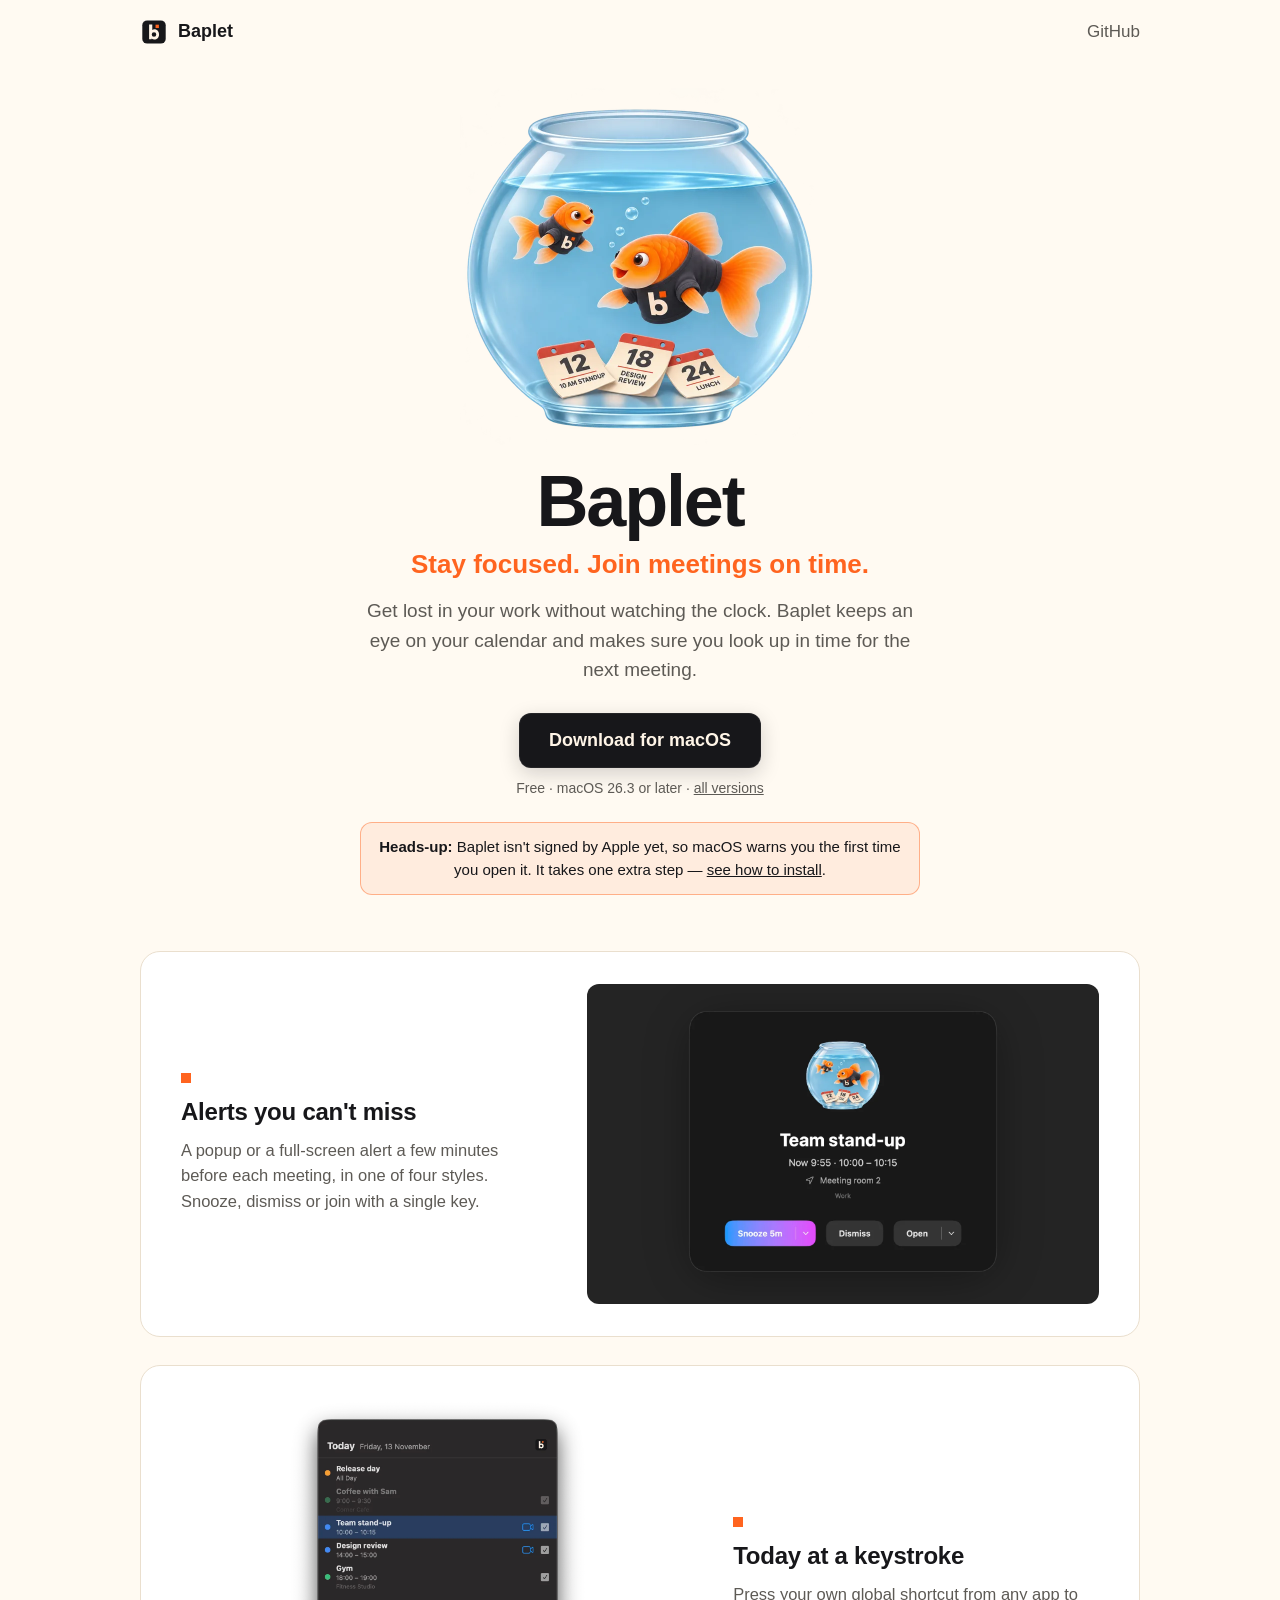
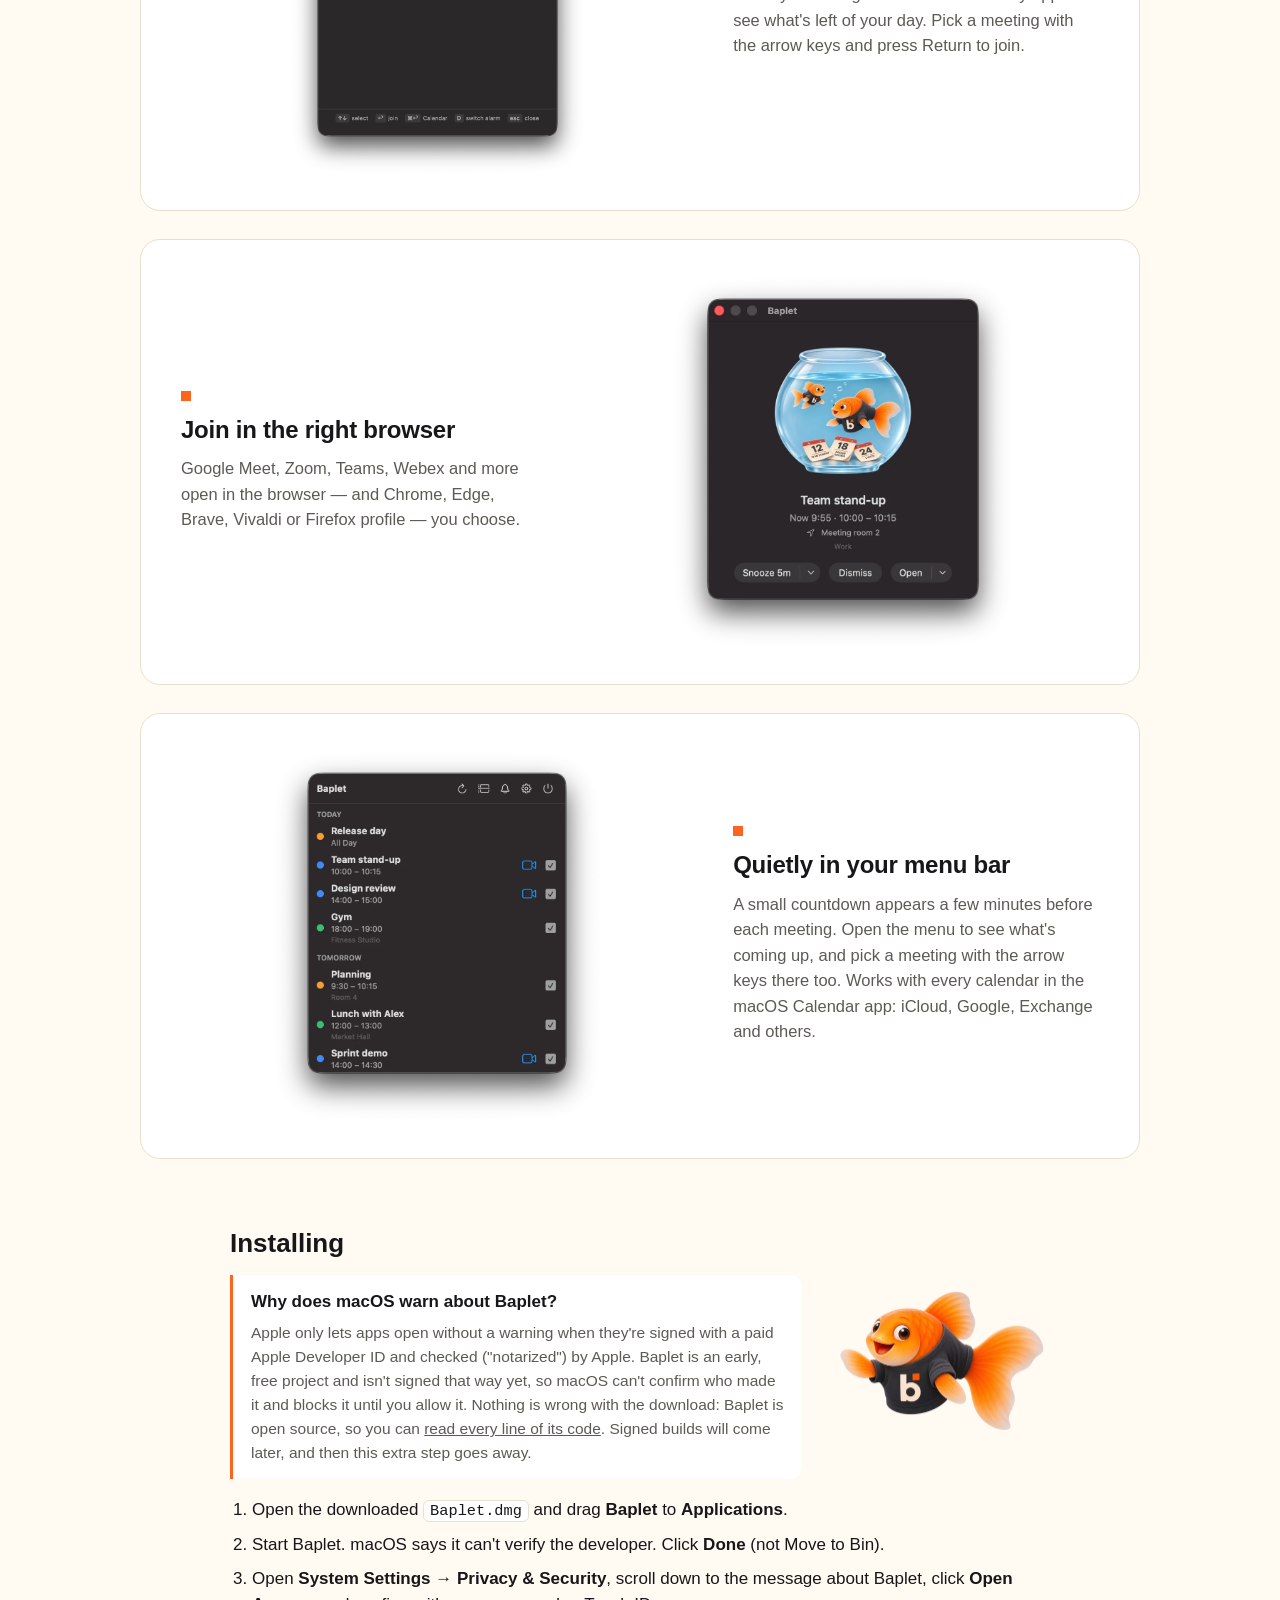
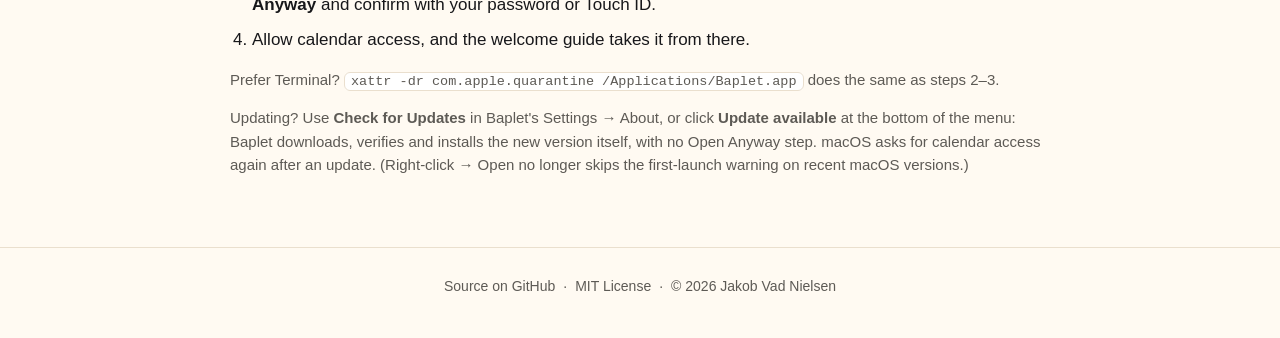
==== site/index.html @ c2efecc9 "Arrow keys in the menu, Escape closes Settings, site text fixes - Menu: ↑/↓ select an event, Return/" ====
<!doctype html>
<html lang="en">
<head>
  <meta charset="utf-8">
  <meta name="viewport" content="width=device-width, initial-scale=1">
  <title>Baplet — meeting alarms for your Mac</title>
  <meta name="description" content="Baplet is a free macOS menu bar app that lets you get lost in your work without watching the clock, and makes sure you look up in time for the next meeting.">
  <meta property="og:title" content="Baplet — meeting alarms for your Mac">
  <meta property="og:description" content="Stay focused. Join meetings on time. Get lost in your work without watching the clock: Baplet makes sure you look up in time for the next meeting.">
  <meta property="og:image" content="https://baplet.konkord.io/assets/goldfish.webp">
  <link rel="icon" href="favicon.svg" type="image/svg+xml">
  <link rel="stylesheet" href="style.css">
</head>
<body>
  <header class="topbar">
    <a class="brand" href="./"><img src="assets/logo.svg" alt="" width="28" height="28"> Baplet</a>
    <a class="topbar-link" href="https://github.com/konkord-io/baplet">GitHub</a>
  </header>

  <main>
    <section class="hero">
      <img class="hero-image" src="assets/goldfish.webp" alt="Two goldfish in Baplet T-shirts swimming in a bowl above calendar pages" width="360" height="360">
      <h1>Baplet</h1>
      <p class="tagline">Stay focused. Join meetings on time.</p>
      <p class="lede">Get lost in your work without watching the clock. Baplet keeps an eye on your calendar and makes sure you look up in time for the next meeting.</p>
      <div class="cta">
        <a class="button" href="https://github.com/konkord-io/baplet/releases/latest/download/Baplet.dmg">Download for macOS</a>
        <span class="cta-note">Free · macOS 26.3 or later · <a href="https://github.com/konkord-io/baplet/releases">all versions</a></span>
      </div>
      <p class="notice"><strong>Heads-up:</strong> Baplet isn't signed by Apple yet, so macOS warns you the first time you open it. It takes one extra step — <a href="#install">see how to install</a>.</p>
    </section>

    <section class="features" aria-label="Features">
      <article class="feature">
        <div class="feature-text">
          <h2>Alerts you can't miss</h2>
          <p>A popup or a full-screen alert a few minutes before each meeting, in one of four styles. Snooze, dismiss or join with a single key.</p>
        </div>
        <figure class="feature-shot feature-shot--wide">
          <img src="assets/screenshots/alert-glass-dark.webp" alt="A full-screen Baplet alert for the Team stand-up with Snooze, Dismiss and Open buttons" loading="lazy">
        </figure>
      </article>
      <article class="feature">
        <div class="feature-text">
          <h2>Today at a keystroke</h2>
          <p>Press your own global shortcut from any app to see what's left of your day. Pick a meeting with the arrow keys and press Return to join.</p>
        </div>
        <figure class="feature-shot feature-shot--tall">
          <img src="assets/screenshots/today-dark.webp" alt="The Today panel listing the day's meetings with the stand-up selected" loading="lazy">
        </figure>
      </article>
      <article class="feature">
        <div class="feature-text">
          <h2>Join in the right browser</h2>
          <p>Google Meet, Zoom, Teams, Webex and more open in the browser — and Chrome, Edge, Brave, Vivaldi or Firefox profile — you choose.</p>
        </div>
        <figure class="feature-shot feature-shot--tall">
          <img src="assets/screenshots/alert-popup-dark.webp" alt="The popup alert with its Open button for joining the meeting" loading="lazy">
        </figure>
      </article>
      <article class="feature">
        <div class="feature-text">
          <h2>Quietly in your menu bar</h2>
          <p>A small countdown appears a few minutes before each meeting. Open the menu to see what's coming up, and pick a meeting with the arrow keys there too. Works with every calendar in the macOS Calendar app: iCloud, Google, Exchange and others.</p>
        </div>
        <figure class="feature-shot feature-shot--tall">
          <img src="assets/screenshots/menu-dark.webp" alt="The Baplet menu listing today's and tomorrow's meetings" loading="lazy">
        </figure>
      </article>
    </section>

    <section class="install" id="install">
      <div class="install-head">
        <img class="fish" src="assets/fish.webp" alt="Baplet's goldfish mascot in a Baplet T-shirt" width="220" height="147">
        <div>
          <h2>Installing</h2>
          <div class="why">
        <h3>Why does macOS warn about Baplet?</h3>
        <p>Apple only lets apps open without a warning when they're signed with a paid Apple Developer ID and checked ("notarized") by Apple. Baplet is an early, free project and isn't signed that way yet, so macOS can't confirm who made it and blocks it until you allow it. Nothing is wrong with the download: Baplet is open source, so you can <a href="https://github.com/konkord-io/baplet">read every line of its code</a>. Signed builds will come later, and then this extra step goes away.</p>
          </div>
        </div>
      </div>
      <ol>
        <li>Open the downloaded <code>Baplet.dmg</code> and drag <strong>Baplet</strong> to <strong>Applications</strong>.</li>
        <li>Start Baplet. macOS says it can't verify the developer. Click <strong>Done</strong> (not Move to Bin).</li>
        <li>Open <strong>System Settings → Privacy &amp; Security</strong>, scroll down to the message about Baplet, click <strong>Open Anyway</strong> and confirm with your password or Touch ID.</li>
        <li>Allow calendar access, and the welcome guide takes it from there.</li>
      </ol>
      <p class="install-alt">Prefer Terminal? <code>xattr -dr com.apple.quarantine /Applications/Baplet.app</code> does the same as steps 2–3.</p>
      <p class="install-alt">Updating? Use <strong>Check for Updates</strong> in Baplet's Settings → About, or click <strong>Update available</strong> at the bottom of the menu: Baplet downloads, verifies and installs the new version itself, with no Open Anyway step. macOS asks for calendar access again after an update. (Right-click → Open no longer skips the first-launch warning on recent macOS versions.)</p>
    </section>
  </main>

  <footer>
    <a href="https://github.com/konkord-io/baplet">Source on GitHub</a>
    <span>·</span>
    <a href="https://github.com/konkord-io/baplet/blob/main/LICENSE">MIT License</a>
    <span>·</span>
    <span>© 2026 Jakob Vad Nielsen</span>
  </footer>
</body>
</html>
---- site/style.css ----
:root {
  --ink: #17171a;
  --paper: #fff5e7;
  --accent: #ff641f;
  --text: #17171a;
  --muted: #5d5a55;
  --bg: #fffaf2;
  --card: #ffffff;
  --line: #eadfce;
  color-scheme: light dark;
}

@media (prefers-color-scheme: dark) {
  :root {
    --text: #fff5e7;
    --muted: #b9b1a6;
    --bg: #111113;
    --card: #1c1c20;
    --line: #2c2c31;
  }
}

* { box-sizing: border-box; }

body {
  margin: 0;
  background: var(--bg);
  color: var(--text);
  font: 17px/1.55 -apple-system, BlinkMacSystemFont, "SF Pro Text", "Helvetica Neue", sans-serif;
  -webkit-font-smoothing: antialiased;
}

a { color: inherit; }

.topbar {
  display: flex;
  justify-content: space-between;
  align-items: center;
  max-width: 1040px;
  margin: 0 auto;
  padding: 18px 20px;
}

.brand {
  display: flex;
  align-items: center;
  gap: 10px;
  font-weight: 700;
  font-size: 18px;
  text-decoration: none;
}

.topbar-link { color: var(--muted); text-decoration: none; }
.topbar-link:hover { color: var(--text); }

main { max-width: 1040px; margin: 0 auto; padding: 0 20px; }

.hero { text-align: center; padding: 24px 0 56px; }

.hero-image { width: min(360px, 80vw); height: auto; }

h1 {
  margin: 8px 0 4px;
  font-size: clamp(44px, 8vw, 72px);
  letter-spacing: -0.03em;
  line-height: 1.05;
}

.tagline {
  margin: 0 0 12px;
  font-size: clamp(20px, 3vw, 26px);
  font-weight: 600;
  color: var(--accent);
}

.lede { max-width: 560px; margin: 0 auto 28px; color: var(--muted); font-size: 19px; }

.cta { display: flex; flex-direction: column; align-items: center; gap: 10px; }

.button {
  display: inline-block;
  padding: 14px 30px;
  border-radius: 12px;
  background: var(--ink);
  color: var(--paper);
  font-weight: 650;
  font-size: 18px;
  text-decoration: none;
  box-shadow: inset 0 0 0 1px rgba(255, 255, 255, 0.06), 0 6px 20px rgba(23, 23, 26, 0.18);
  transition: transform 0.12s ease, box-shadow 0.12s ease;
}

.button:hover { transform: translateY(-1px); box-shadow: 0 10px 26px rgba(23, 23, 26, 0.24); }

@media (prefers-color-scheme: dark) {
  .button { background: var(--paper); color: var(--ink); }
}

.cta-note { color: var(--muted); font-size: 14px; }

.notice {
  max-width: 560px;
  margin: 22px auto 0;
  padding: 12px 16px;
  border-radius: 12px;
  border: 1px solid color-mix(in srgb, var(--accent) 45%, transparent);
  background: color-mix(in srgb, var(--accent) 9%, transparent);
  font-size: 15px;
}

.why {
  padding: 14px 18px;
  margin-bottom: 18px;
  border-left: 3px solid var(--accent);
  background: var(--card);
  border-radius: 0 12px 12px 0;
}

.why h3 { margin: 0 0 6px; font-size: 17px; }
.why p { margin: 0; color: var(--muted); font-size: 15.5px; }

.features {
  display: flex;
  flex-direction: column;
  gap: 28px;
  padding-bottom: 64px;
}

.feature {
  display: grid;
  grid-template-columns: minmax(0, 5fr) minmax(0, 7fr);
  align-items: center;
  gap: 40px;
  background: var(--card);
  border: 1px solid var(--line);
  border-radius: 20px;
  padding: 32px 40px;
}

.feature:nth-child(even) { grid-template-columns: minmax(0, 7fr) minmax(0, 5fr); }
.feature:nth-child(even) .feature-text { order: 2; }

.features h2 {
  margin: 0 0 8px;
  font-size: 24px;
  letter-spacing: -0.01em;
  position: relative;
  padding-top: 20px;
}

.features h2::before {
  content: "";
  position: absolute;
  top: 0;
  left: 0;
  width: 10px;
  height: 10px;
  background: var(--accent);
}

.features p { margin: 0; color: var(--muted); font-size: 16.5px; }

.feature-shot { margin: 0; display: flex; justify-content: center; }
.feature-shot img { display: block; height: auto; max-width: 100%; border-radius: 12px; }
.feature-shot--wide img { width: 100%; }
.feature-shot--tall img { max-height: 380px; width: auto; }

@media (max-width: 760px) {
  .feature,
  .feature:nth-child(even) { grid-template-columns: 1fr; gap: 20px; padding: 24px; }
  .feature:nth-child(even) .feature-text { order: 0; }
  .feature-shot--tall img { max-height: 320px; }
}

.install {
  max-width: 680px;
  margin: 0 auto;
  padding-bottom: 56px;
}

.install h2 { font-size: 26px; margin: 0 0 12px; }
.install ol { padding-left: 22px; margin: 0 0 12px; }
.install li { margin-bottom: 8px; }
.install-alt { color: var(--muted); font-size: 15px; }

code {
  font: 0.9em ui-monospace, SFMono-Regular, Menlo, monospace;
  background: var(--card);
  border: 1px solid var(--line);
  border-radius: 6px;
  padding: 1px 6px;
  overflow-wrap: anywhere;
}

footer {
  display: flex;
  flex-wrap: wrap;
  justify-content: center;
  gap: 8px;
  padding: 28px 20px 40px;
  border-top: 1px solid var(--line);
  color: var(--muted);
  font-size: 14px;
}

footer a { text-decoration: none; }
footer a:hover { color: var(--text); }

.install { max-width: 820px; }
.install-head {
  display: grid;
  grid-template-columns: 1fr 220px;
  gap: 8px 28px;
  align-items: center;
}
.install-head .fish { grid-column: 2; grid-row: 1; width: 220px; height: auto; }
@media (max-width: 640px) {
  .install-head { grid-template-columns: 1fr; }
  .install-head .fish { grid-column: 1; justify-self: center; width: 150px; }
}
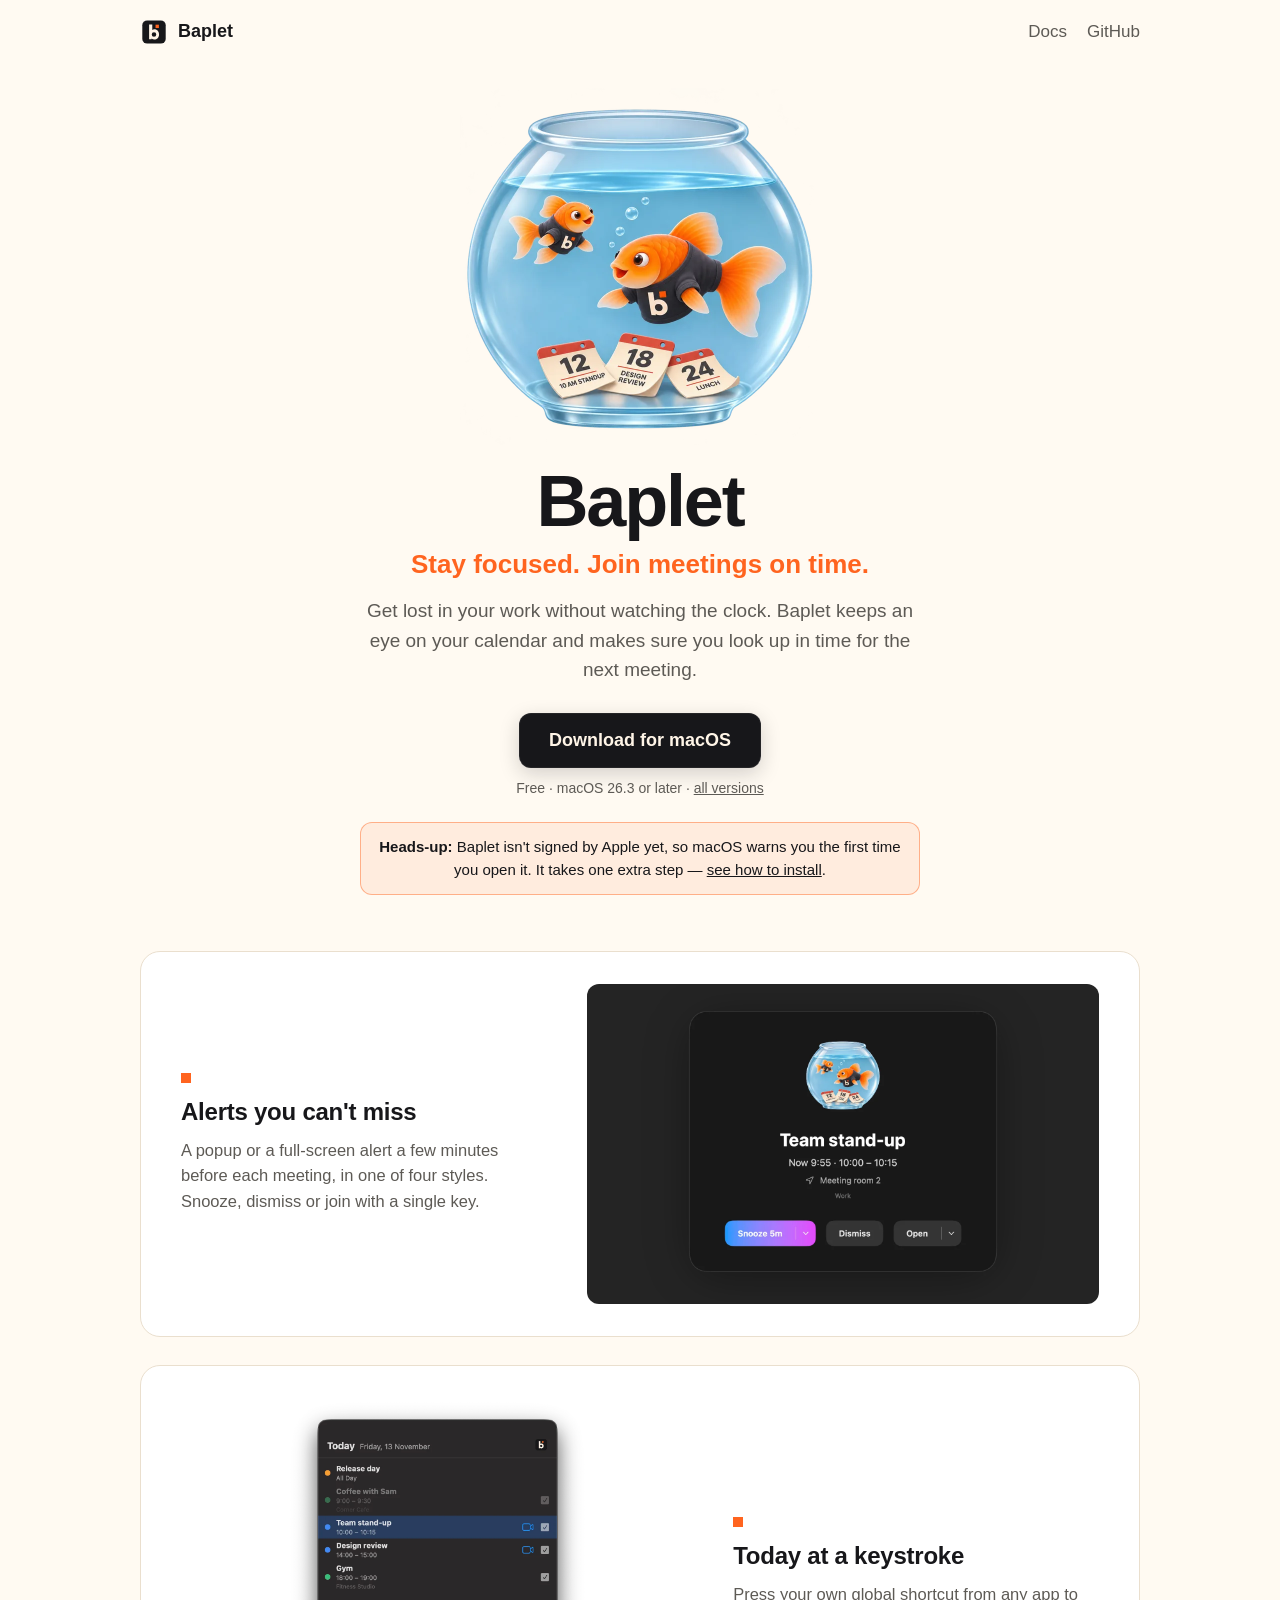
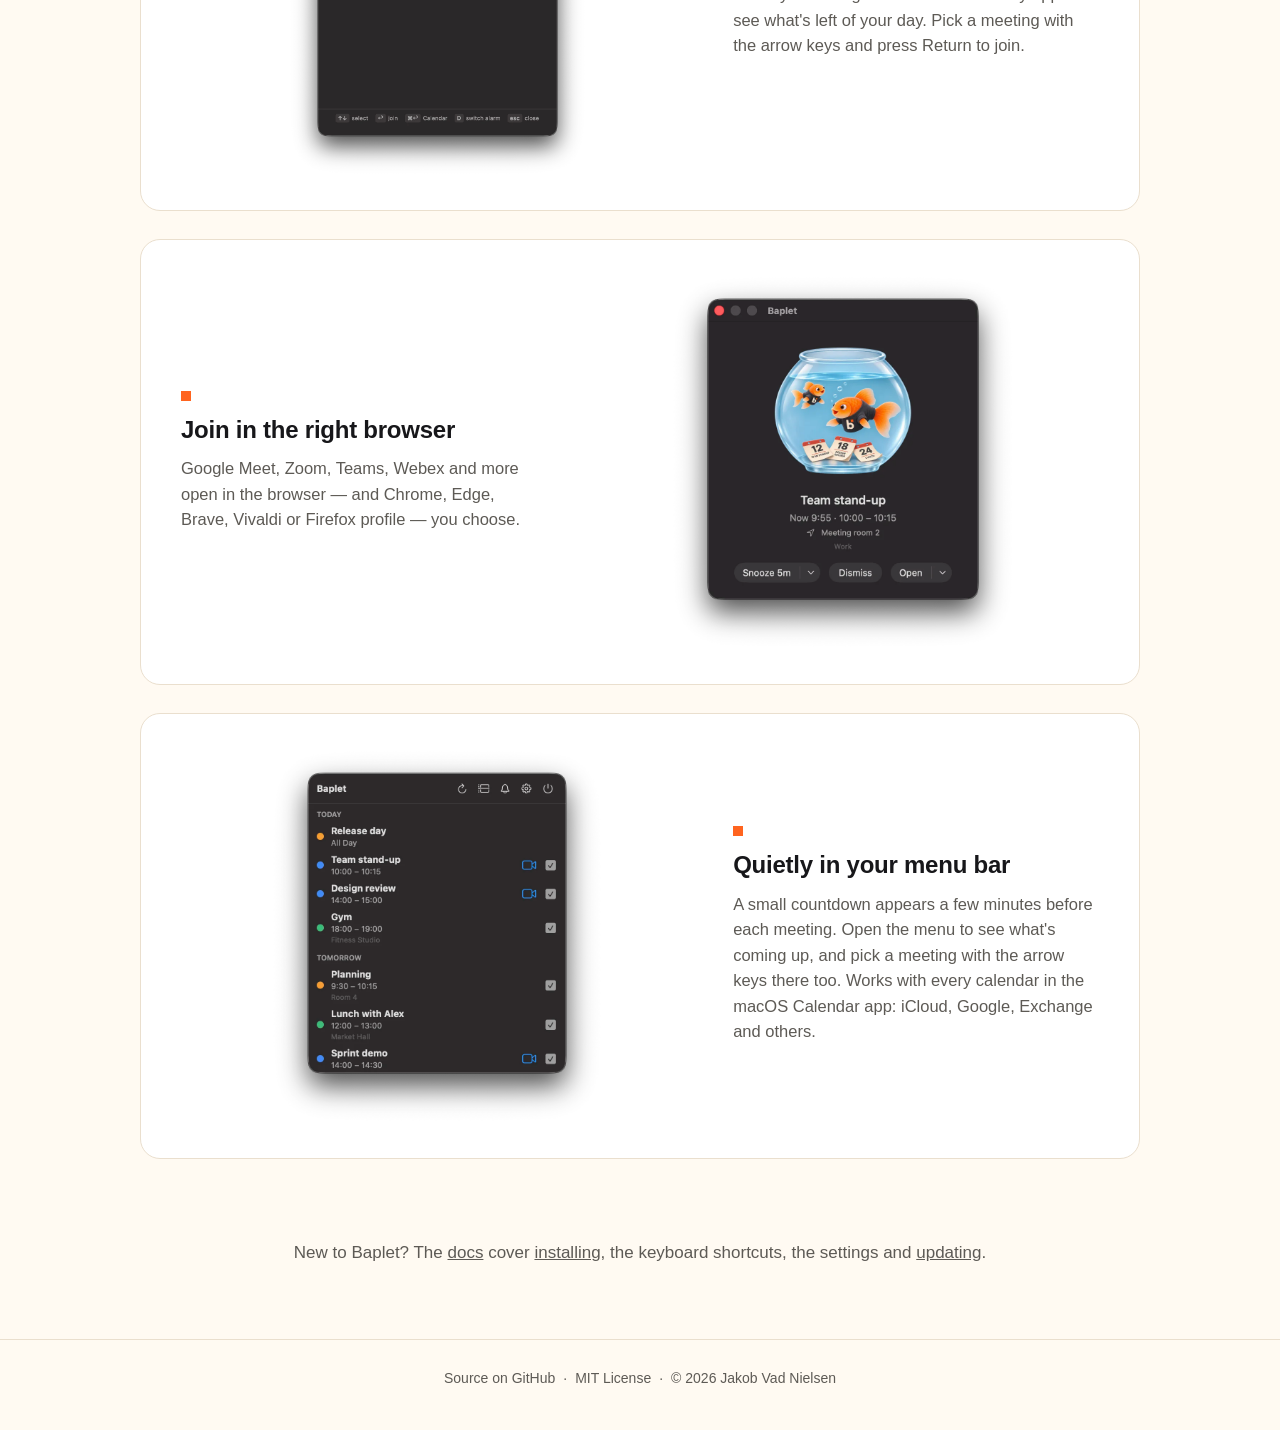
==== commit 77390c3e: "Add a documentation page to the site site/docs.html (served as /docs) covers installing, how Baplet " ====
--- a/site/index.html
+++ b/site/index.html
@@ -14,7 +14,10 @@
 <body>
   <header class="topbar">
     <a class="brand" href="./"><img src="assets/logo.svg" alt="" width="28" height="28"> Baplet</a>
-    <a class="topbar-link" href="https://github.com/konkord-io/baplet">GitHub</a>
+    <nav class="topbar-nav">
+      <a class="topbar-link" href="docs.html">Docs</a>
+      <a class="topbar-link" href="https://github.com/konkord-io/baplet">GitHub</a>
+    </nav>
   </header>
 
   <main>
@@ -27,7 +30,7 @@
         <a class="button" href="https://github.com/konkord-io/baplet/releases/latest/download/Baplet.dmg">Download for macOS</a>
         <span class="cta-note">Free · macOS 26.3 or later · <a href="https://github.com/konkord-io/baplet/releases">all versions</a></span>
       </div>
-      <p class="notice"><strong>Heads-up:</strong> Baplet isn't signed by Apple yet, so macOS warns you the first time you open it. It takes one extra step — <a href="#install">see how to install</a>.</p>
+      <p class="notice"><strong>Heads-up:</strong> Baplet isn't signed by Apple yet, so macOS warns you the first time you open it. It takes one extra step — <a href="docs.html#install">see how to install</a>.</p>
     </section>
 
     <section class="features" aria-label="Features">
@@ -69,26 +72,7 @@
       </article>
     </section>
 
-    <section class="install" id="install">
-      <div class="install-head">
-        <img class="fish" src="assets/fish.webp" alt="Baplet's goldfish mascot in a Baplet T-shirt" width="220" height="147">
-        <div>
-          <h2>Installing</h2>
-          <div class="why">
-        <h3>Why does macOS warn about Baplet?</h3>
-        <p>Apple only lets apps open without a warning when they're signed with a paid Apple Developer ID and checked ("notarized") by Apple. Baplet is an early, free project and isn't signed that way yet, so macOS can't confirm who made it and blocks it until you allow it. Nothing is wrong with the download: Baplet is open source, so you can <a href="https://github.com/konkord-io/baplet">read every line of its code</a>. Signed builds will come later, and then this extra step goes away.</p>
-          </div>
-        </div>
-      </div>
-      <ol>
-        <li>Open the downloaded <code>Baplet.dmg</code> and drag <strong>Baplet</strong> to <strong>Applications</strong>.</li>
-        <li>Start Baplet. macOS says it can't verify the developer. Click <strong>Done</strong> (not Move to Bin).</li>
-        <li>Open <strong>System Settings → Privacy &amp; Security</strong>, scroll down to the message about Baplet, click <strong>Open Anyway</strong> and confirm with your password or Touch ID.</li>
-        <li>Allow calendar access, and the welcome guide takes it from there.</li>
-      </ol>
-      <p class="install-alt">Prefer Terminal? <code>xattr -dr com.apple.quarantine /Applications/Baplet.app</code> does the same as steps 2–3.</p>
-      <p class="install-alt">Updating? Use <strong>Check for Updates</strong> in Baplet's Settings → About, or click <strong>Update available</strong> at the bottom of the menu: Baplet downloads, verifies and installs the new version itself, with no Open Anyway step. macOS asks for calendar access again after an update. (Right-click → Open no longer skips the first-launch warning on recent macOS versions.)</p>
-    </section>
+    <p class="install-link" id="install">New to Baplet? The <a href="docs.html">docs</a> cover <a href="docs.html#install">installing</a>, the keyboard shortcuts, the settings and <a href="docs.html#updating">updating</a>.</p>
   </main>
 
   <footer>
--- a/site/style.css
+++ b/site/style.css
@@ -218,3 +218,90 @@
   .install-head { grid-template-columns: 1fr; }
   .install-head .fish { grid-column: 1; justify-self: center; width: 150px; }
 }
+
+.topbar-nav { display: flex; gap: 20px; }
+.topbar-link[aria-current="page"] { color: var(--text); }
+
+.docs { max-width: 820px; padding-bottom: 56px; }
+.docs-title { font-size: clamp(36px, 6vw, 52px); margin: 16px 0 4px; }
+.docs-lede { color: var(--muted); font-size: 19px; margin: 0 0 20px; }
+
+.toc {
+  display: flex;
+  flex-wrap: wrap;
+  gap: 8px;
+  margin-bottom: 40px;
+}
+.toc a {
+  padding: 6px 12px;
+  border: 1px solid var(--line);
+  border-radius: 999px;
+  background: var(--card);
+  font-size: 15px;
+  text-decoration: none;
+}
+.toc a:hover { border-color: var(--accent); }
+
+.docs section { margin-bottom: 48px; scroll-margin-top: 16px; }
+.docs h2 {
+  font-size: 28px;
+  letter-spacing: -0.01em;
+  margin: 0 0 12px;
+  position: relative;
+  padding-top: 20px;
+}
+.docs h2::before {
+  content: "";
+  position: absolute;
+  top: 0;
+  left: 0;
+  width: 10px;
+  height: 10px;
+  background: var(--accent);
+}
+.docs h3 { font-size: 19px; margin: 24px 0 6px; }
+.docs p, .docs li { color: var(--muted); }
+.docs strong { color: var(--text); }
+.docs ul, .docs ol { padding-left: 22px; }
+.docs li { margin-bottom: 8px; }
+.docs-note { font-size: 15px; }
+.docs-clear { clear: both; }
+
+.docs-shot { margin: 4px 0 16px; }
+.docs-shot img { display: block; width: 100%; height: auto; border-radius: 12px; }
+.docs-shot--right { float: right; width: min(300px, 42%); margin-left: 28px; }
+@media (max-width: 640px) {
+  .docs-shot--right { float: none; width: 100%; max-width: 360px; margin: 8px auto 16px; }
+}
+
+.keys {
+  width: 100%;
+  border-collapse: collapse;
+  margin: 4px 0 12px;
+  background: var(--card);
+  border: 1px solid var(--line);
+  border-radius: 12px;
+  overflow: hidden;
+  font-size: 16px;
+}
+.keys td { padding: 10px 14px; border-top: 1px solid var(--line); vertical-align: top; }
+.keys tr:first-child td { border-top: 0; }
+.keys td:first-child { width: 34%; white-space: nowrap; }
+.keys td:last-child { color: var(--muted); }
+
+kbd {
+  display: inline-block;
+  min-width: 1.6em;
+  padding: 1px 7px;
+  border: 1px solid var(--line);
+  border-bottom-width: 2px;
+  border-radius: 6px;
+  background: var(--bg);
+  font: 600 0.85em -apple-system, BlinkMacSystemFont, sans-serif;
+  text-align: center;
+}
+
+.settings-list dt { font-weight: 650; margin-top: 14px; }
+.settings-list dd { margin: 2px 0 0; color: var(--muted); }
+
+.install-link { text-align: center; color: var(--muted); padding-bottom: 56px; }
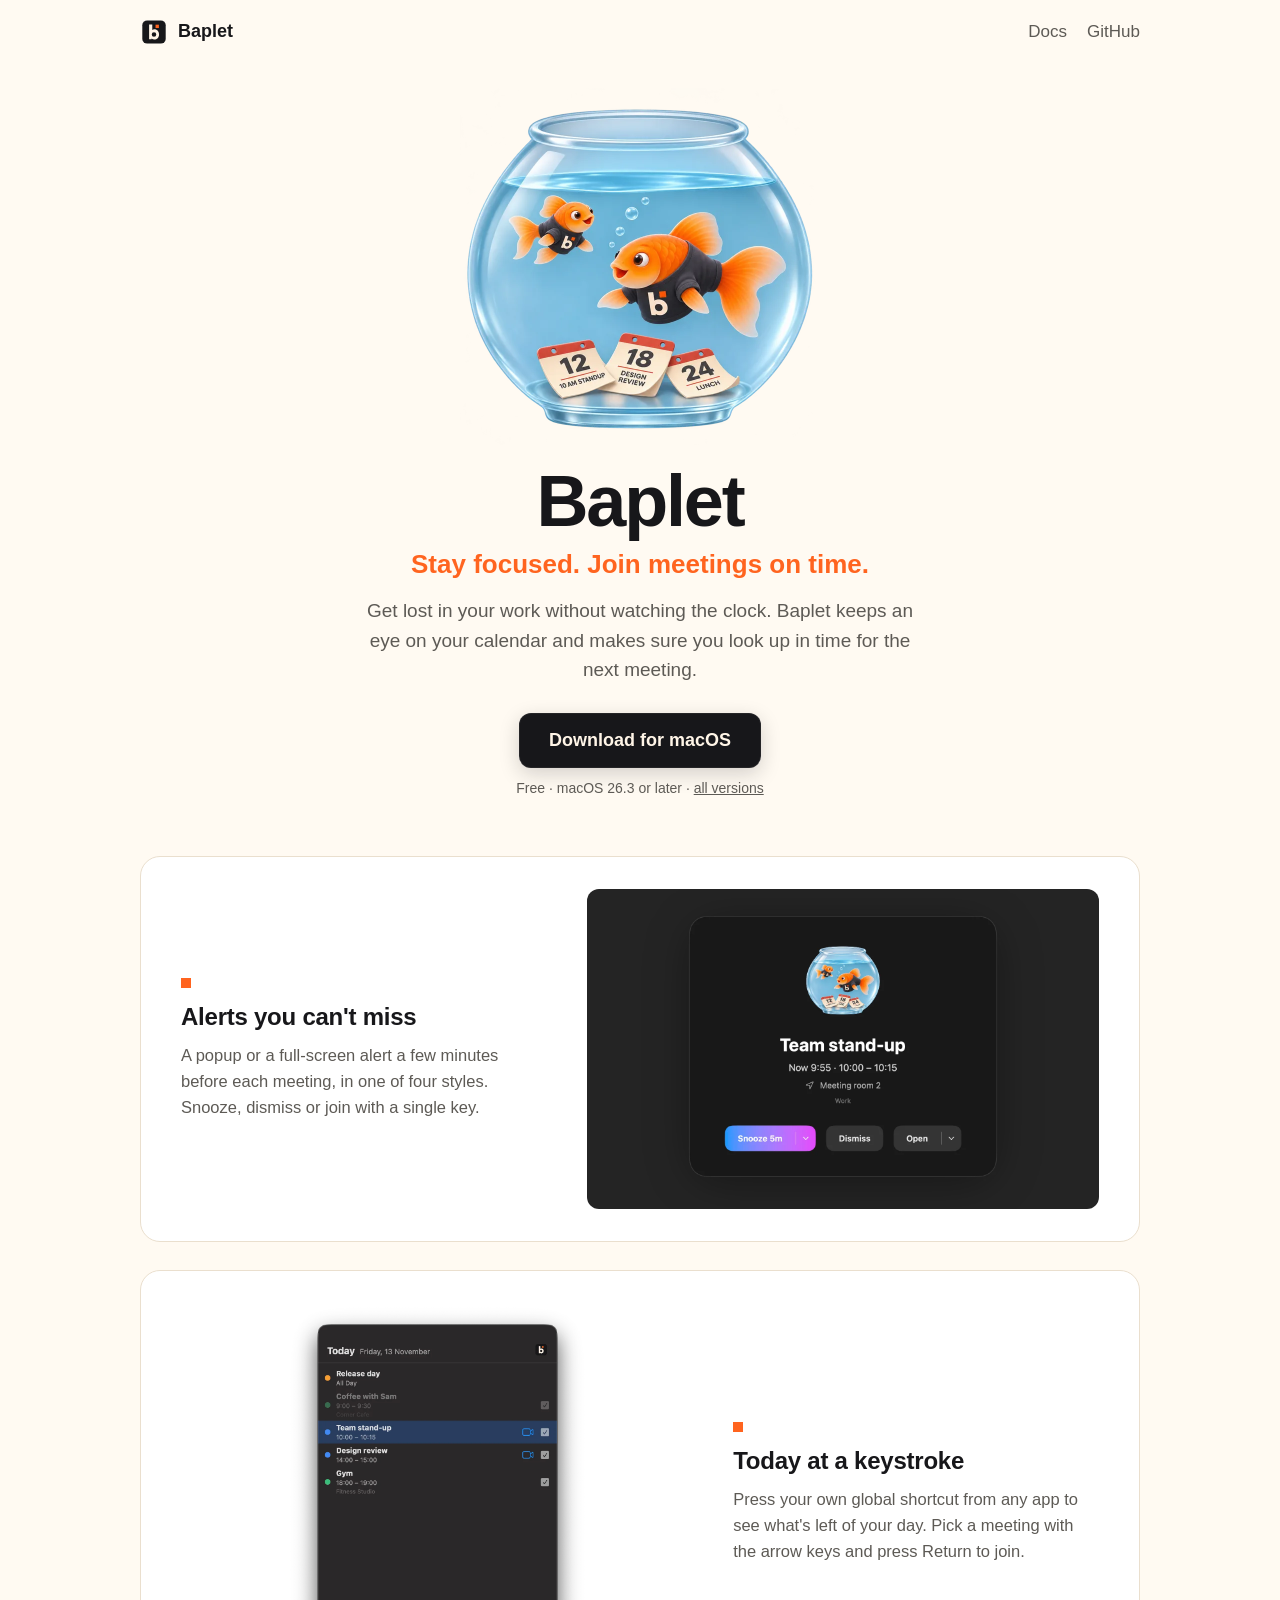
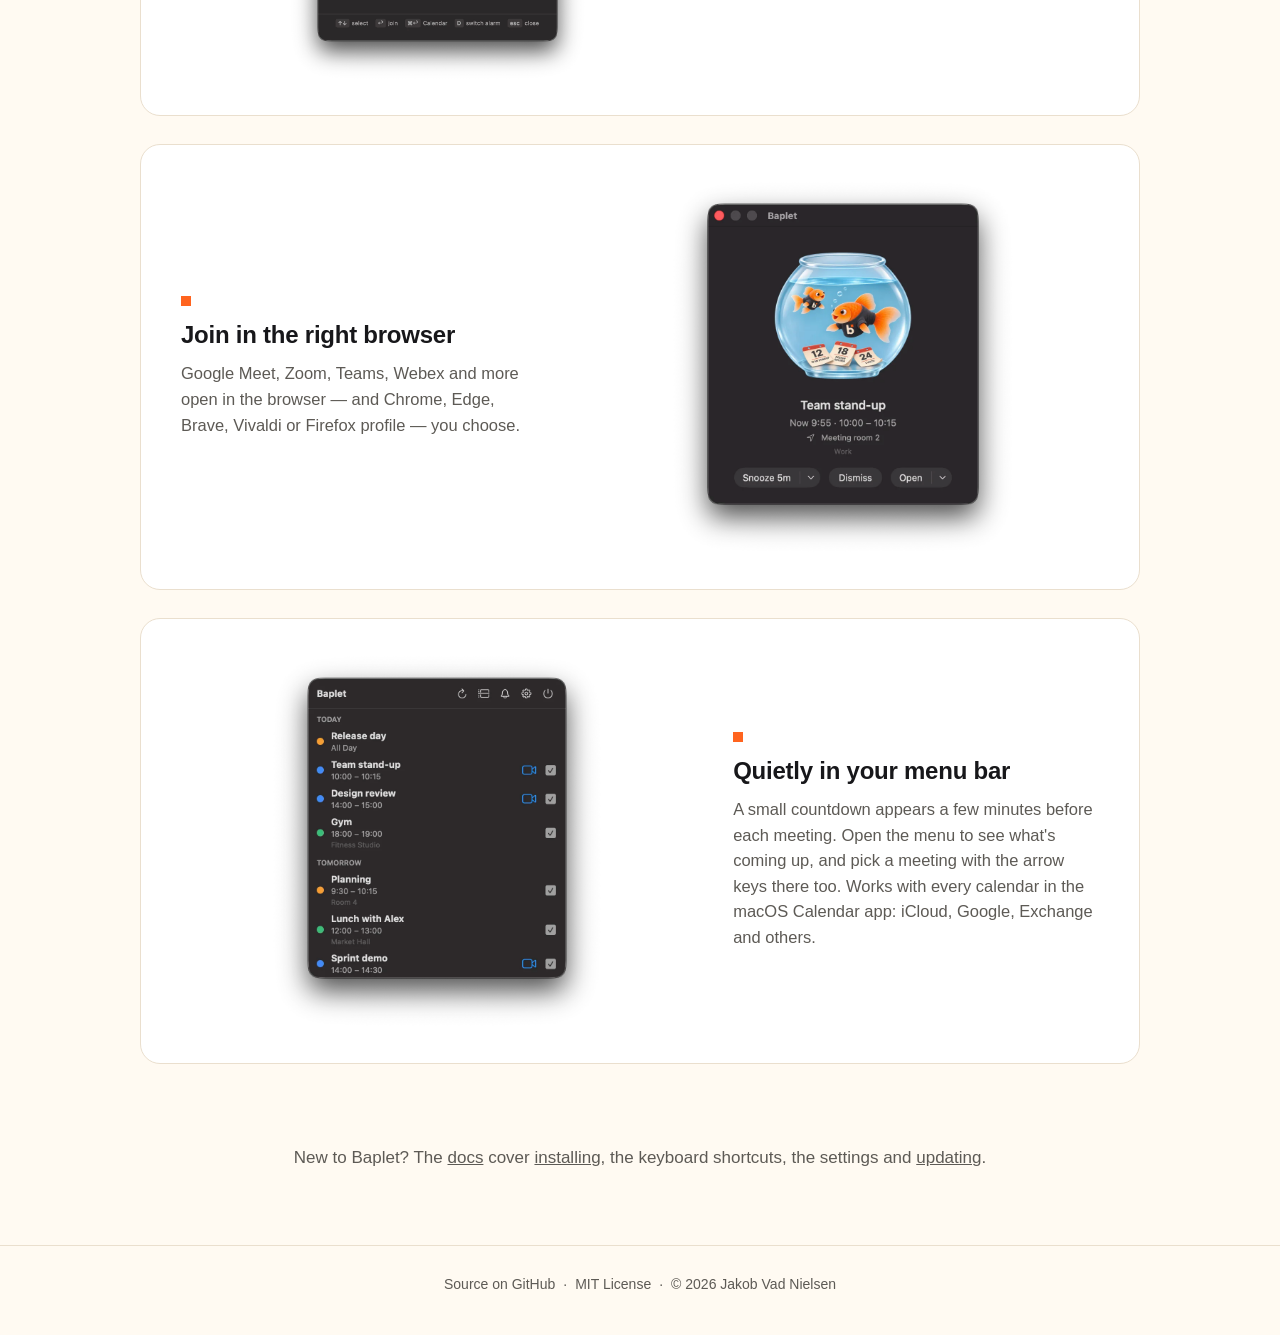
==== commit 8ba74cd8: "Homepage: drop the unsigned-app notice, the docs cover it" ====
--- a/site/index.html
+++ b/site/index.html
@@ -30,7 +30,6 @@
         <a class="button" href="https://github.com/konkord-io/baplet/releases/latest/download/Baplet.dmg">Download for macOS</a>
         <span class="cta-note">Free · macOS 26.3 or later · <a href="https://github.com/konkord-io/baplet/releases">all versions</a></span>
       </div>
-      <p class="notice"><strong>Heads-up:</strong> Baplet isn't signed by Apple yet, so macOS warns you the first time you open it. It takes one extra step — <a href="docs.html#install">see how to install</a>.</p>
     </section>
 
     <section class="features" aria-label="Features">
--- a/site/style.css
+++ b/site/style.css
@@ -98,16 +98,6 @@
 
 .cta-note { color: var(--muted); font-size: 14px; }
 
-.notice {
-  max-width: 560px;
-  margin: 22px auto 0;
-  padding: 12px 16px;
-  border-radius: 12px;
-  border: 1px solid color-mix(in srgb, var(--accent) 45%, transparent);
-  background: color-mix(in srgb, var(--accent) 9%, transparent);
-  font-size: 15px;
-}
-
 .why {
   padding: 14px 18px;
   margin-bottom: 18px;
@@ -172,17 +162,6 @@
   .feature-shot--tall img { max-height: 320px; }
 }
 
-.install {
-  max-width: 680px;
-  margin: 0 auto;
-  padding-bottom: 56px;
-}
-
-.install h2 { font-size: 26px; margin: 0 0 12px; }
-.install ol { padding-left: 22px; margin: 0 0 12px; }
-.install li { margin-bottom: 8px; }
-.install-alt { color: var(--muted); font-size: 15px; }
-
 code {
   font: 0.9em ui-monospace, SFMono-Regular, Menlo, monospace;
   background: var(--card);
@@ -206,17 +185,28 @@
 footer a { text-decoration: none; }
 footer a:hover { color: var(--text); }
 
-.install { max-width: 820px; }
-.install-head {
+.section-head {
   display: grid;
   grid-template-columns: 1fr 220px;
   gap: 8px 28px;
   align-items: center;
 }
-.install-head .fish { grid-column: 2; grid-row: 1; width: 220px; height: auto; }
-@media (max-width: 640px) {
-  .install-head { grid-template-columns: 1fr; }
-  .install-head .fish { grid-column: 1; justify-self: center; width: 150px; }
+.section-head .fish { grid-column: 2; grid-row: 1; width: 220px; height: auto; }
+.section-head--flip { grid-template-columns: 220px 1fr; }
+.section-head--flip .fish { grid-column: 1; }
+.section-head--flip > div { grid-column: 2; grid-row: 1; }
+@media (max-width: 760px) {
+  .section-head { grid-template-columns: 1fr 130px; gap: 8px 18px; }
+  .section-head--flip { grid-template-columns: 130px 1fr; }
+  .section-head .fish { width: 130px; }
+}
+@media (max-width: 460px) {
+  .section-head,
+  .section-head--flip { grid-template-columns: 1fr; }
+  .section-head .fish,
+  .section-head--flip .fish { grid-column: 1; grid-row: 1; justify-self: center; width: 150px; }
+  .section-head > div,
+  .section-head--flip > div { grid-column: 1; grid-row: 2; }
 }
 
 .topbar-nav { display: flex; gap: 20px; }
@@ -224,23 +214,8 @@
 
 .docs { max-width: 820px; padding-bottom: 56px; }
 .docs-title { font-size: clamp(36px, 6vw, 52px); margin: 16px 0 4px; }
-.docs-lede { color: var(--muted); font-size: 19px; margin: 0 0 20px; }
-
-.toc {
-  display: flex;
-  flex-wrap: wrap;
-  gap: 8px;
-  margin-bottom: 40px;
-}
-.toc a {
-  padding: 6px 12px;
-  border: 1px solid var(--line);
-  border-radius: 999px;
-  background: var(--card);
-  font-size: 15px;
-  text-decoration: none;
-}
-.toc a:hover { border-color: var(--accent); }
+.docs-lede { color: var(--muted); font-size: 19px; margin: 0 0 40px; }
+
 
 .docs section { margin-bottom: 48px; scroll-margin-top: 16px; }
 .docs h2 {
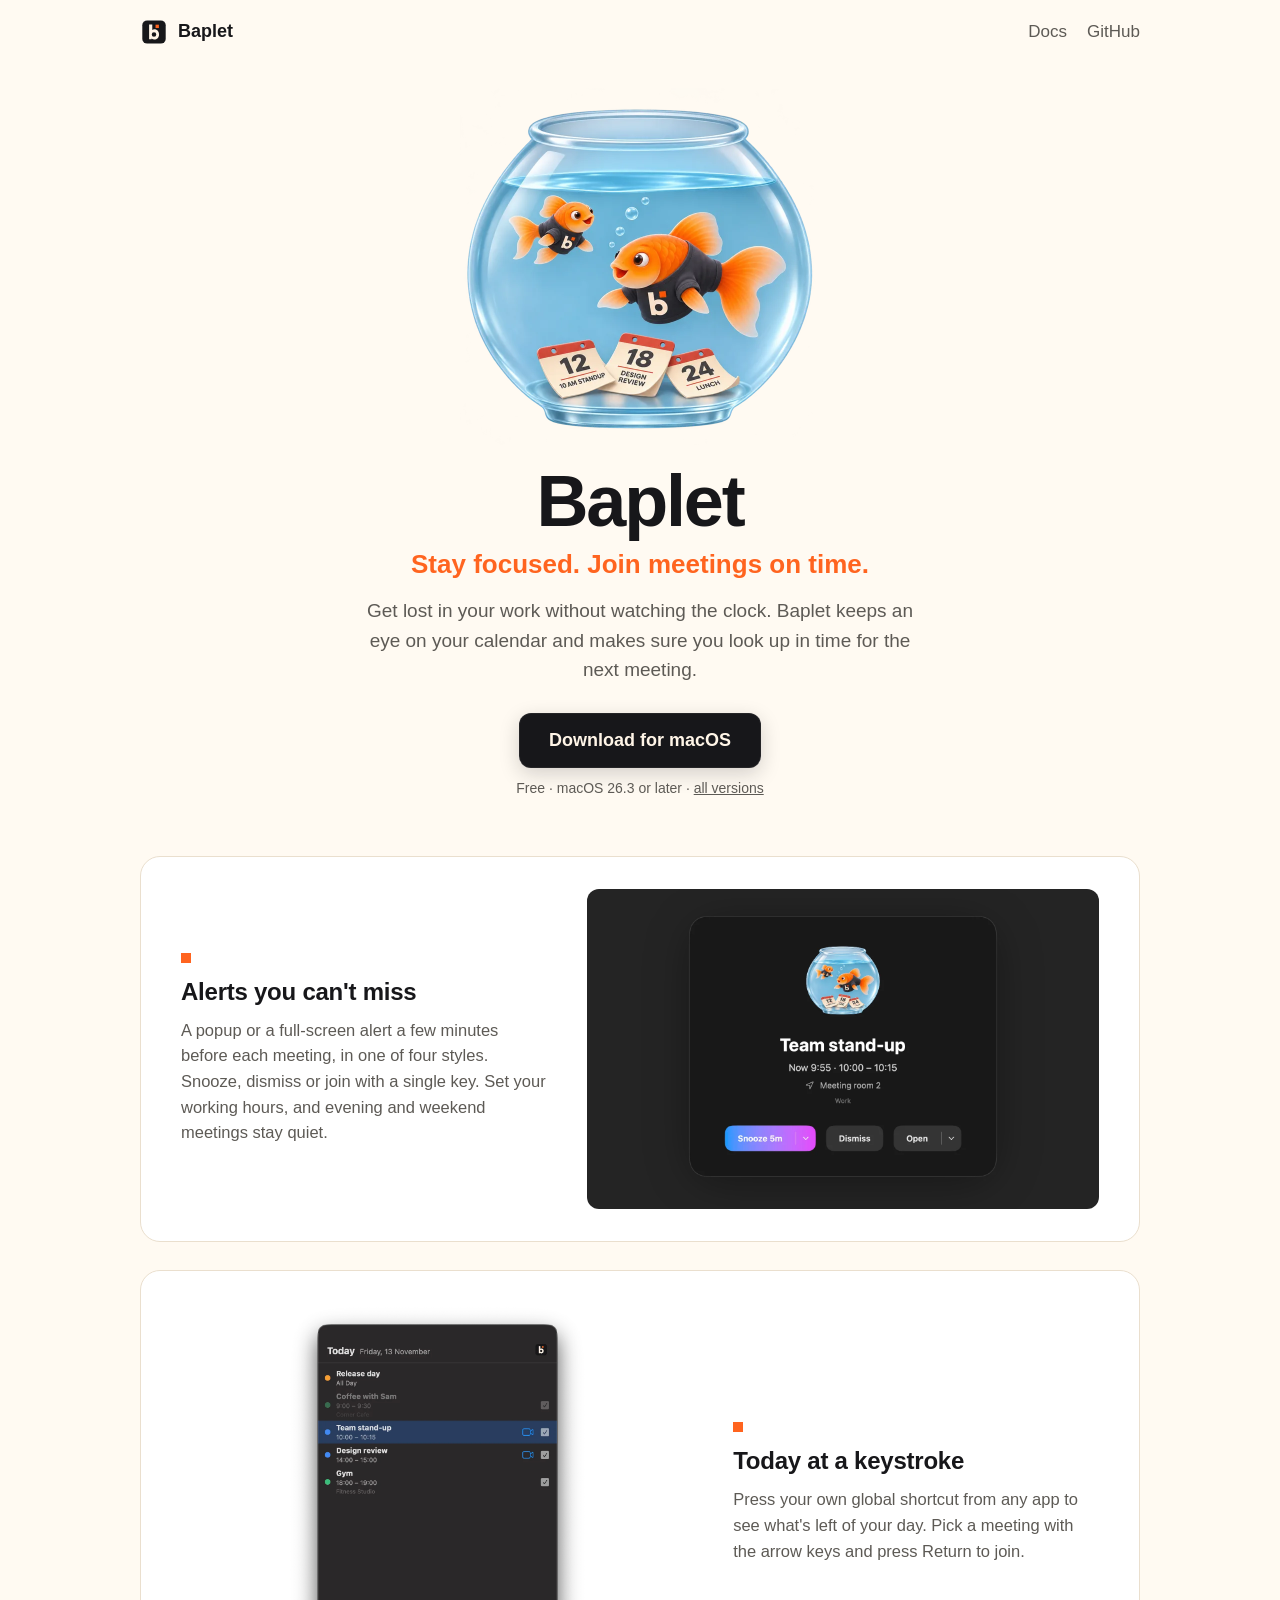
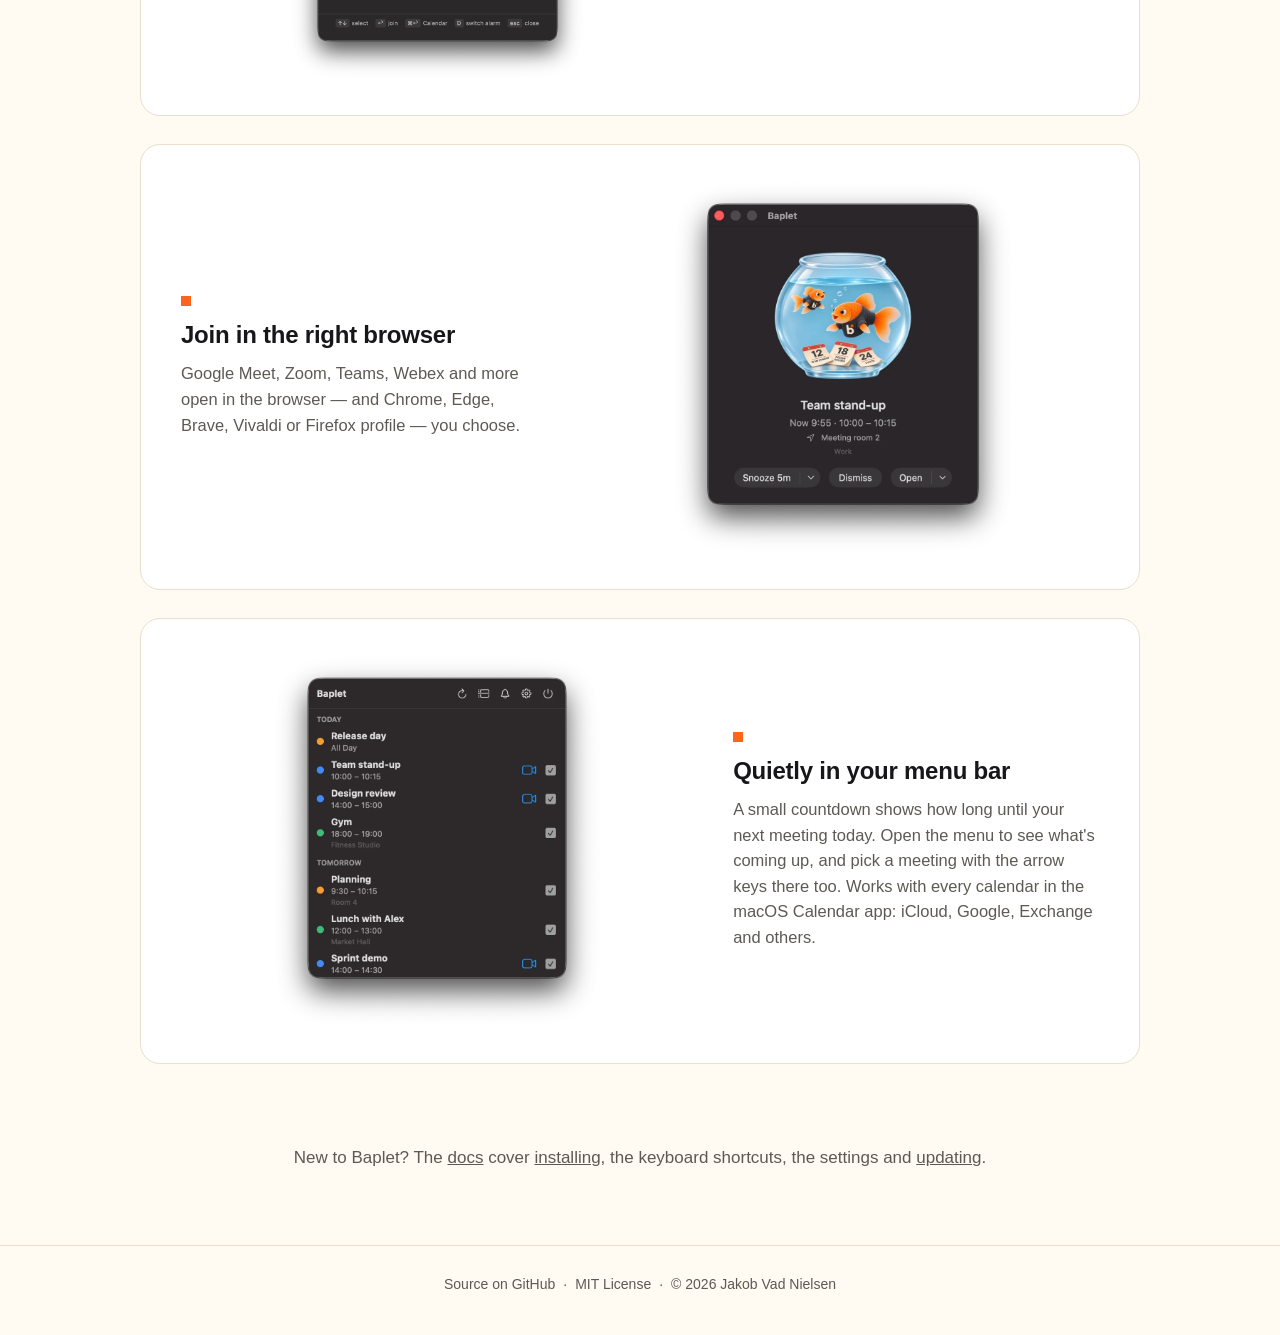
==== commit 927d34e0: "Working hours and a countdown to the next meeting today - Working hours (off by default; Mon-Fri 08:" ====
--- a/site/index.html
+++ b/site/index.html
@@ -36,7 +36,7 @@
       <article class="feature">
         <div class="feature-text">
           <h2>Alerts you can't miss</h2>
-          <p>A popup or a full-screen alert a few minutes before each meeting, in one of four styles. Snooze, dismiss or join with a single key.</p>
+          <p>A popup or a full-screen alert a few minutes before each meeting, in one of four styles. Snooze, dismiss or join with a single key. Set your working hours, and evening and weekend meetings stay quiet.</p>
         </div>
         <figure class="feature-shot feature-shot--wide">
           <img src="assets/screenshots/alert-glass-dark.webp" alt="A full-screen Baplet alert for the Team stand-up with Snooze, Dismiss and Open buttons" loading="lazy">
@@ -63,7 +63,7 @@
       <article class="feature">
         <div class="feature-text">
           <h2>Quietly in your menu bar</h2>
-          <p>A small countdown appears a few minutes before each meeting. Open the menu to see what's coming up, and pick a meeting with the arrow keys there too. Works with every calendar in the macOS Calendar app: iCloud, Google, Exchange and others.</p>
+          <p>A small countdown shows how long until your next meeting today. Open the menu to see what's coming up, and pick a meeting with the arrow keys there too. Works with every calendar in the macOS Calendar app: iCloud, Google, Exchange and others.</p>
         </div>
         <figure class="feature-shot feature-shot--tall">
           <img src="assets/screenshots/menu-dark.webp" alt="The Baplet menu listing today's and tomorrow's meetings" loading="lazy">
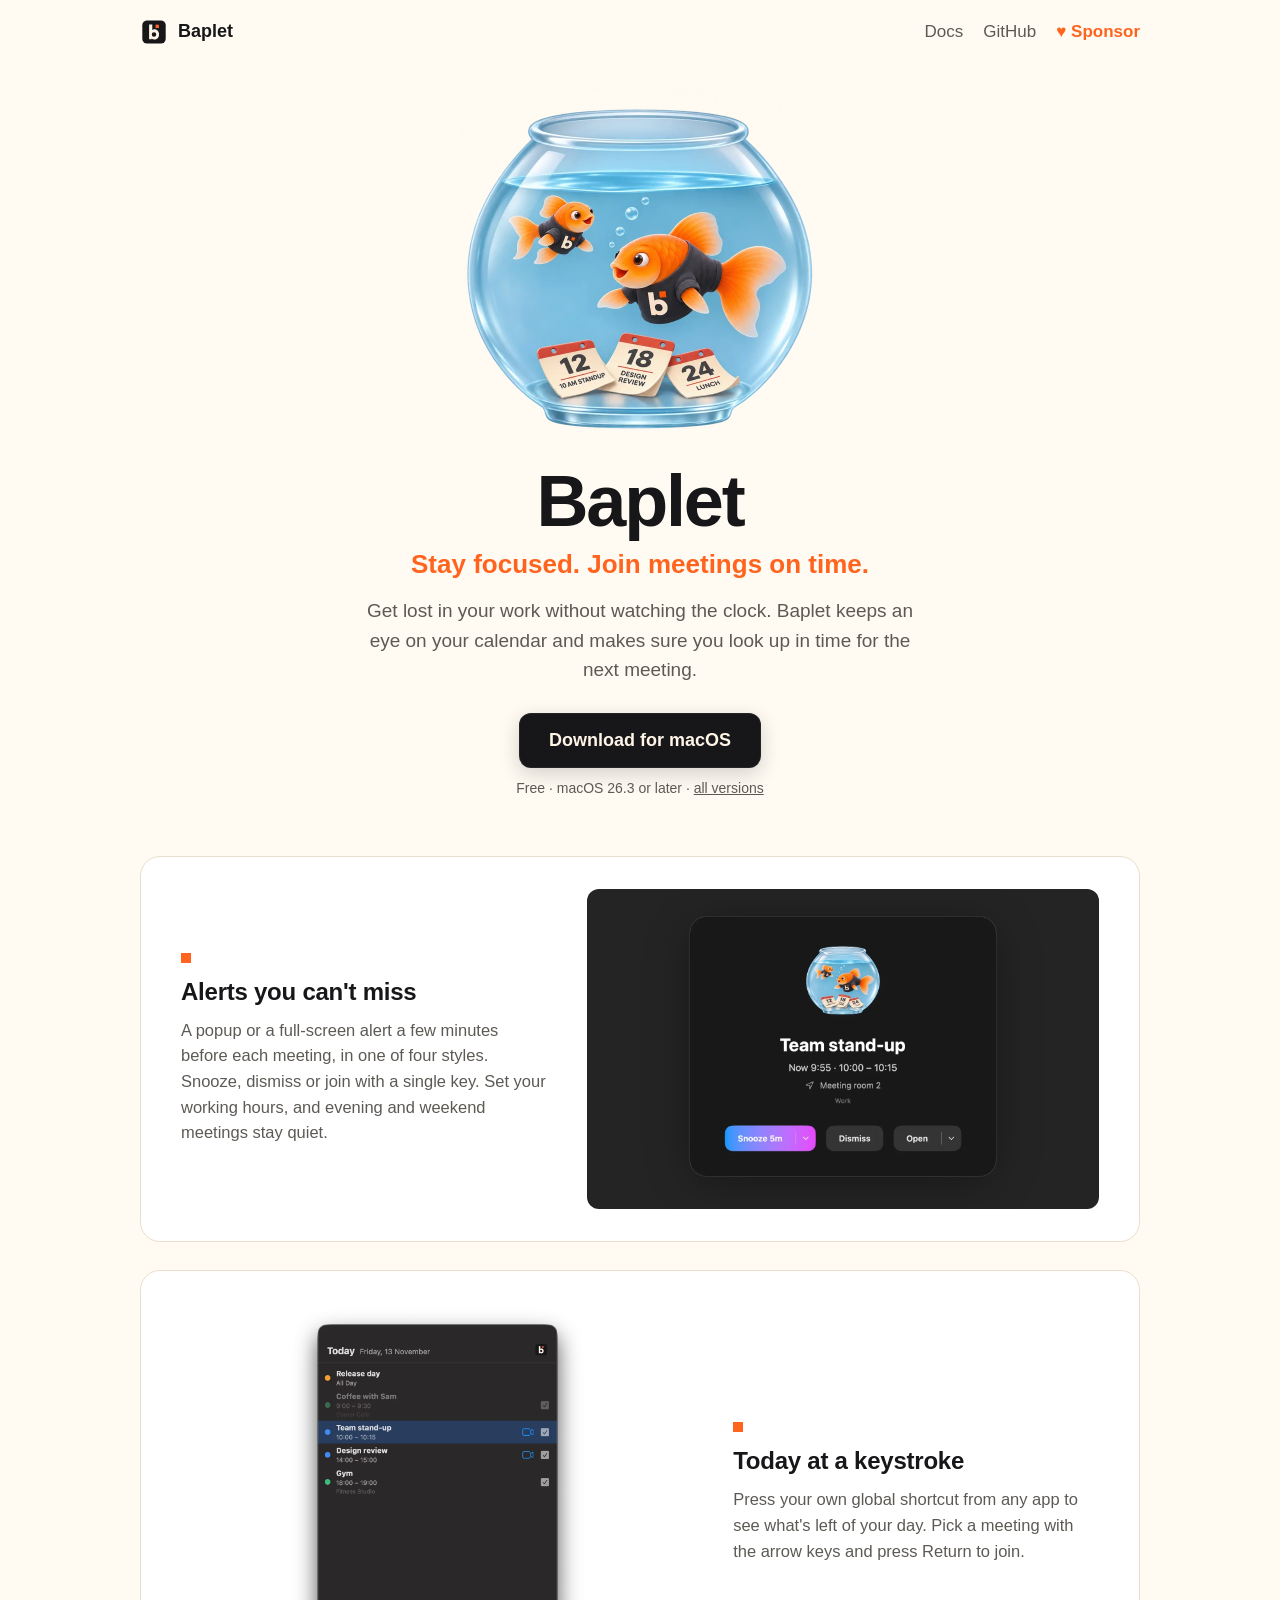
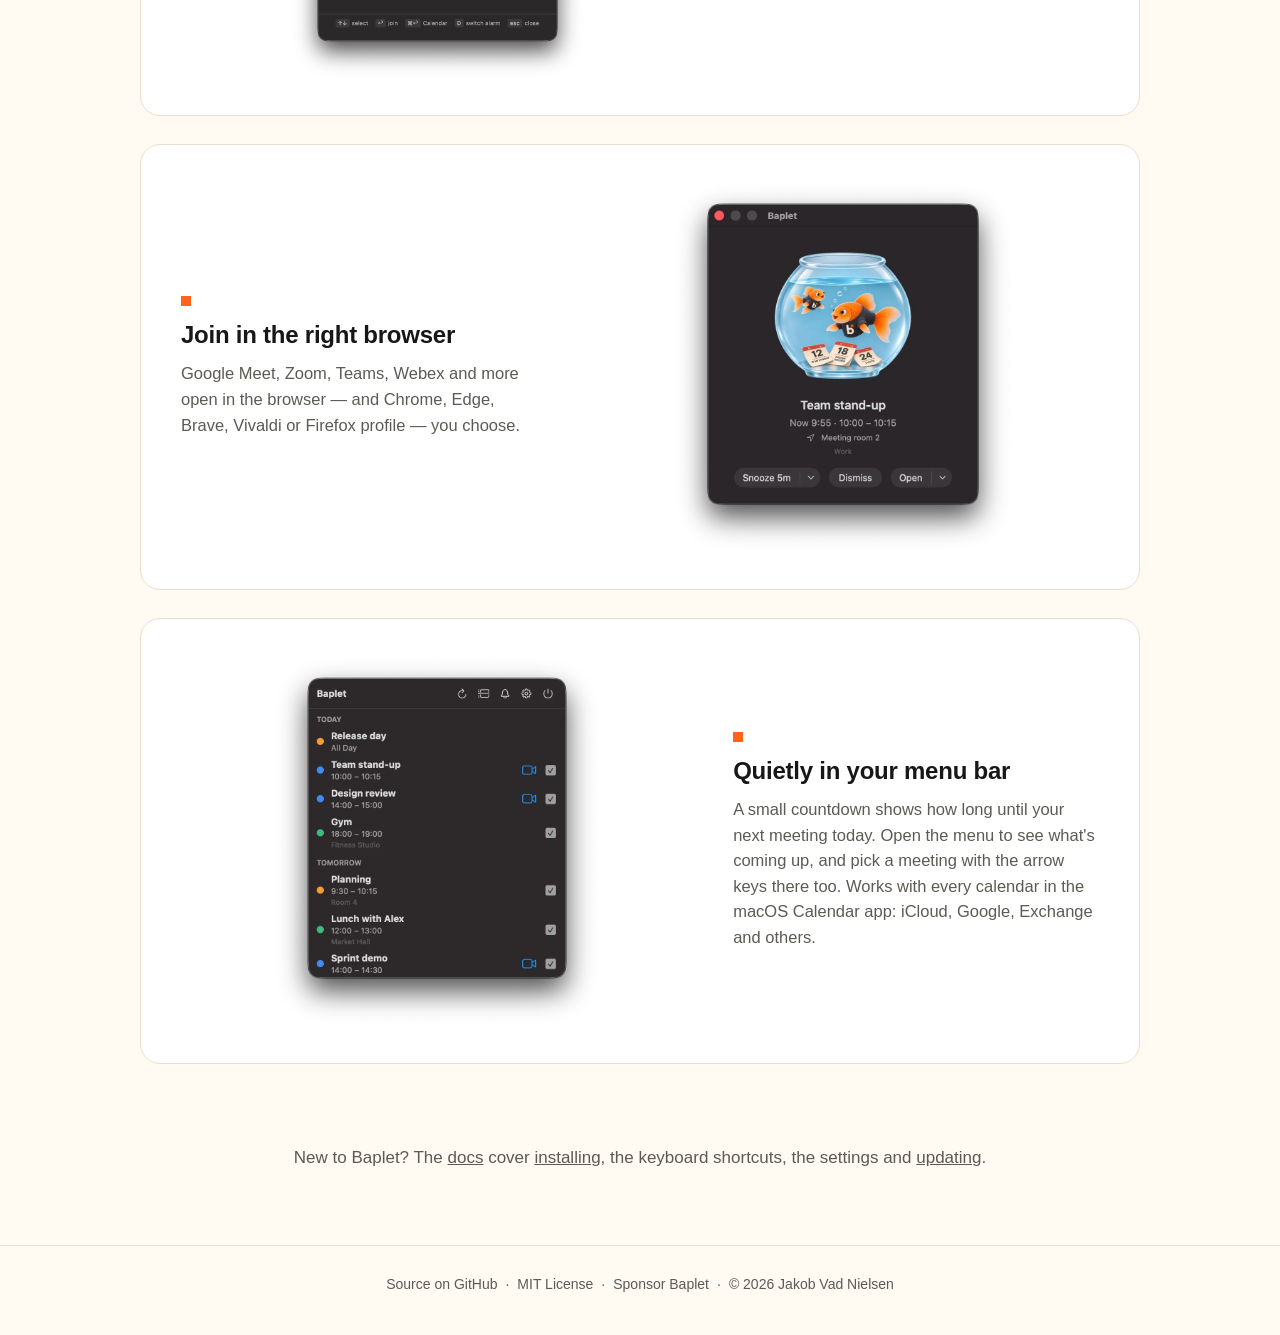
==== commit 194572bb: "Guided install DMG and sponsor links - The DMG opens a laid-out window: an arrow from Baplet to Appl" ====
--- a/site/index.html
+++ b/site/index.html
@@ -17,6 +17,7 @@
     <nav class="topbar-nav">
       <a class="topbar-link" href="docs.html">Docs</a>
       <a class="topbar-link" href="https://github.com/konkord-io/baplet">GitHub</a>
+      <a class="topbar-link topbar-sponsor" href="https://github.com/sponsors/lazee">♥ Sponsor</a>
     </nav>
   </header>
 
@@ -79,6 +80,8 @@
     <span>·</span>
     <a href="https://github.com/konkord-io/baplet/blob/main/LICENSE">MIT License</a>
     <span>·</span>
+    <a href="https://github.com/sponsors/lazee">Sponsor Baplet</a>
+    <span>·</span>
     <span>© 2026 Jakob Vad Nielsen</span>
   </footer>
 </body>
--- a/site/style.css
+++ b/site/style.css
@@ -280,3 +280,9 @@
 .settings-list dd { margin: 2px 0 0; color: var(--muted); }
 
 .install-link { text-align: center; color: var(--muted); padding-bottom: 56px; }
+
+.topbar-sponsor { color: var(--accent); font-weight: 600; }
+.topbar-sponsor:hover { color: var(--accent); text-decoration: underline; }
+.why .sponsor-note { margin-top: 10px; }
+
+.open-settings .button { margin: 8px 0 24px; }
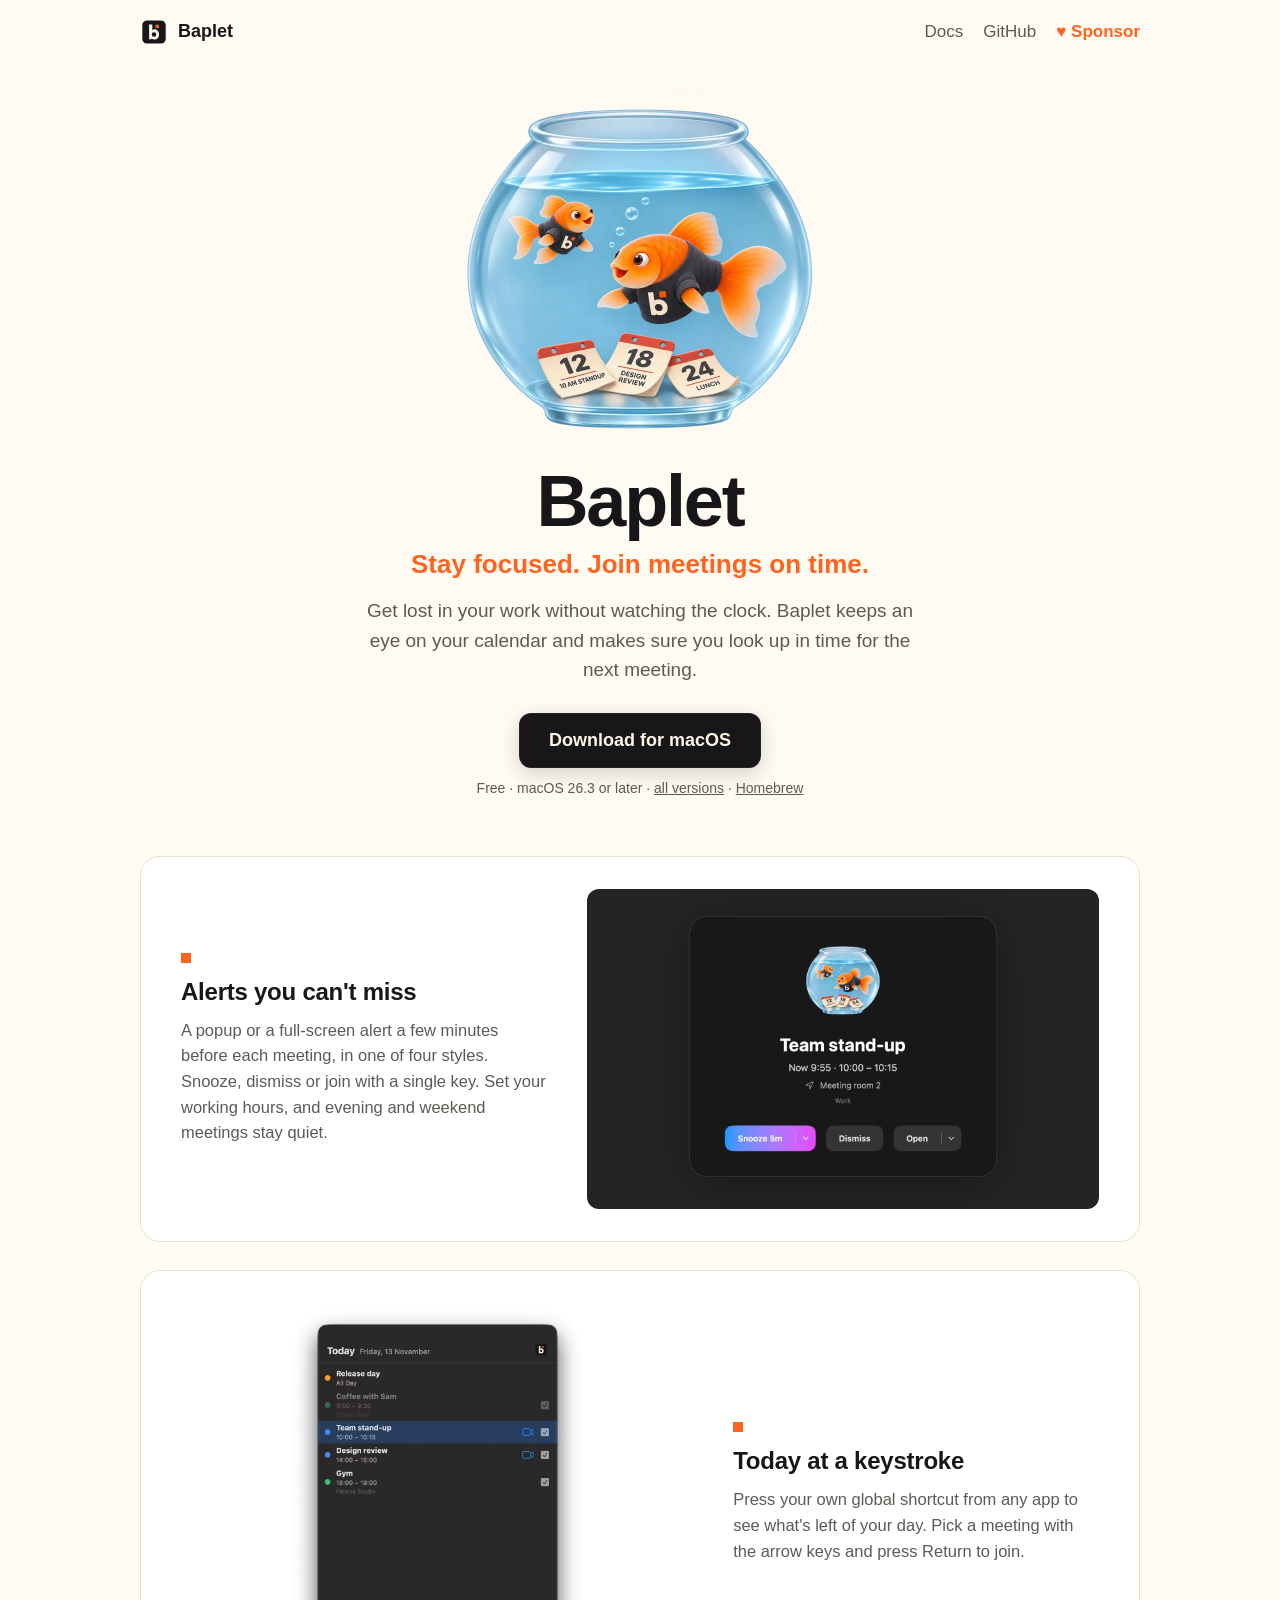
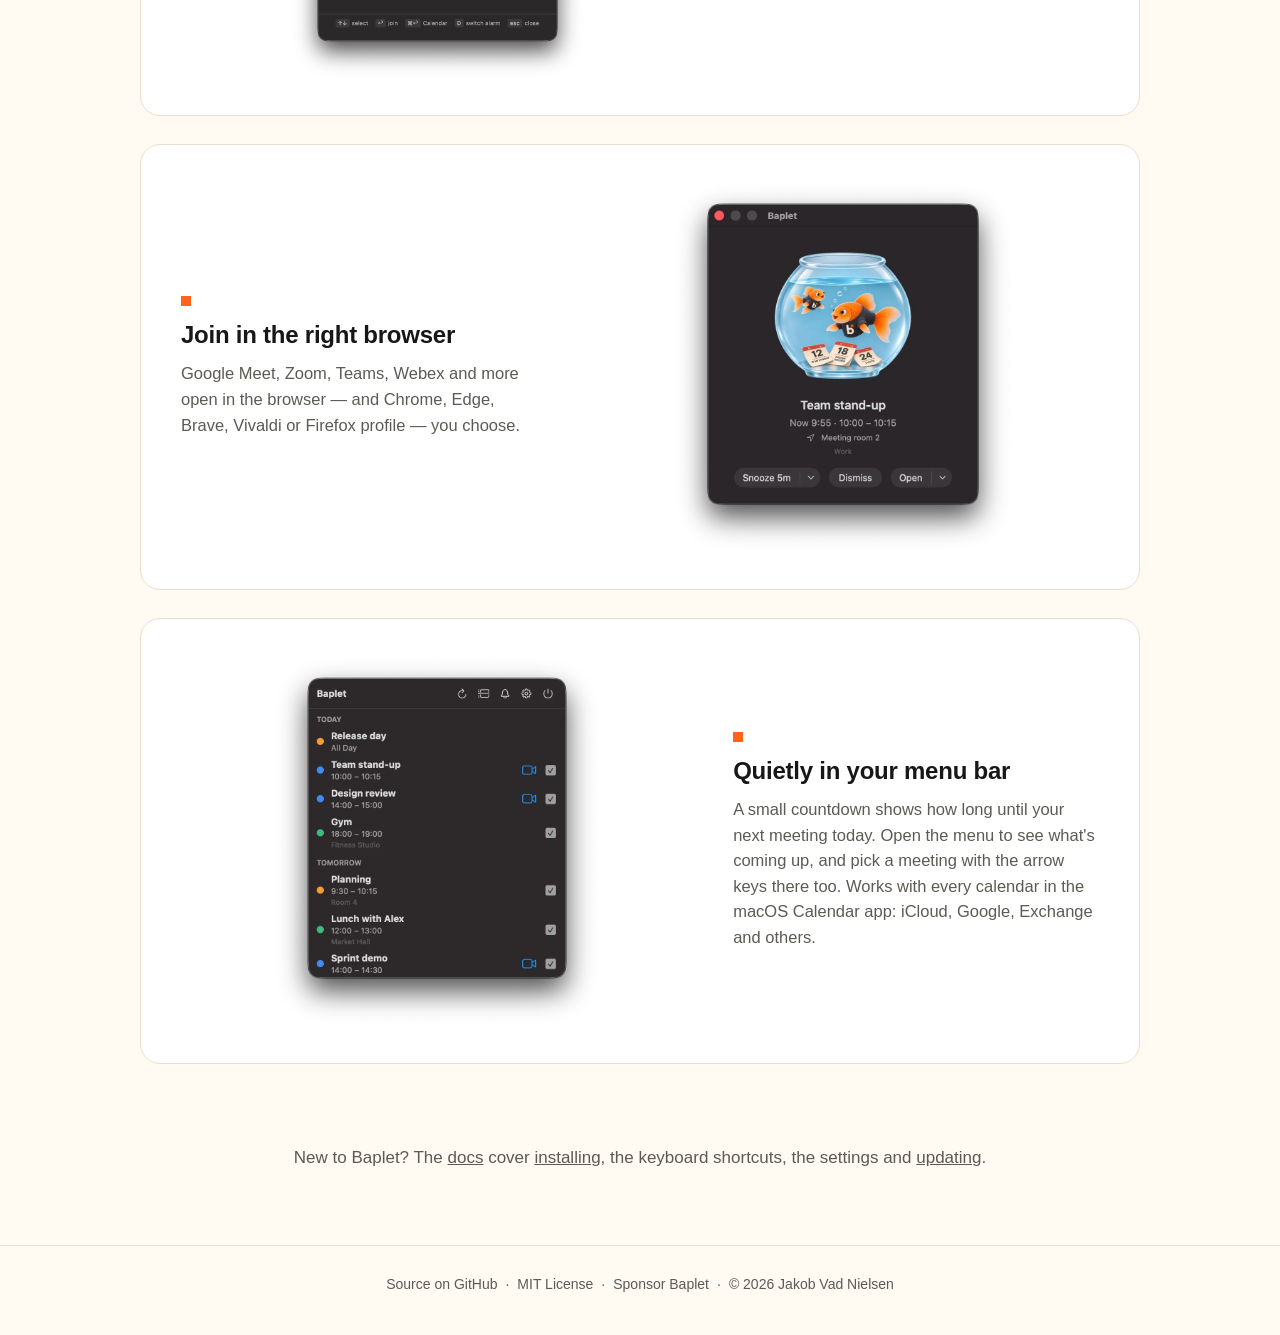
==== commit 92d0bcb3: "Homebrew tap, Verify your download, install steps in boxes - konkord-io/homebrew-tap holds the Baple" ====
--- a/site/index.html
+++ b/site/index.html
@@ -29,7 +29,7 @@
       <p class="lede">Get lost in your work without watching the clock. Baplet keeps an eye on your calendar and makes sure you look up in time for the next meeting.</p>
       <div class="cta">
         <a class="button" href="https://github.com/konkord-io/baplet/releases/latest/download/Baplet.dmg">Download for macOS</a>
-        <span class="cta-note">Free · macOS 26.3 or later · <a href="https://github.com/konkord-io/baplet/releases">all versions</a></span>
+        <span class="cta-note">Free · macOS 26.3 or later · <a href="https://github.com/konkord-io/baplet/releases">all versions</a> · <a href="docs.html#homebrew">Homebrew</a></span>
       </div>
     </section>
 
--- a/site/style.css
+++ b/site/style.css
@@ -286,3 +286,24 @@
 .why .sponsor-note { margin-top: 10px; }
 
 .open-settings .button { margin: 8px 0 24px; }
+
+.docs-code {
+  background: var(--card);
+  border: 1px solid var(--line);
+  border-radius: 10px;
+  padding: 12px 16px;
+  overflow-x: auto;
+  font-size: 15px;
+}
+.docs-code code { background: none; border: 0; padding: 0; }
+
+.docs-more {
+  margin: 16px 0;
+  padding: 12px 16px;
+  border: 1px solid var(--line);
+  border-radius: 12px;
+  background: var(--card);
+}
+.docs-more summary { cursor: pointer; font-weight: 600; color: var(--text); }
+.docs-more[open] summary { margin-bottom: 8px; }
+.docs-more p:last-child { margin-bottom: 0; }
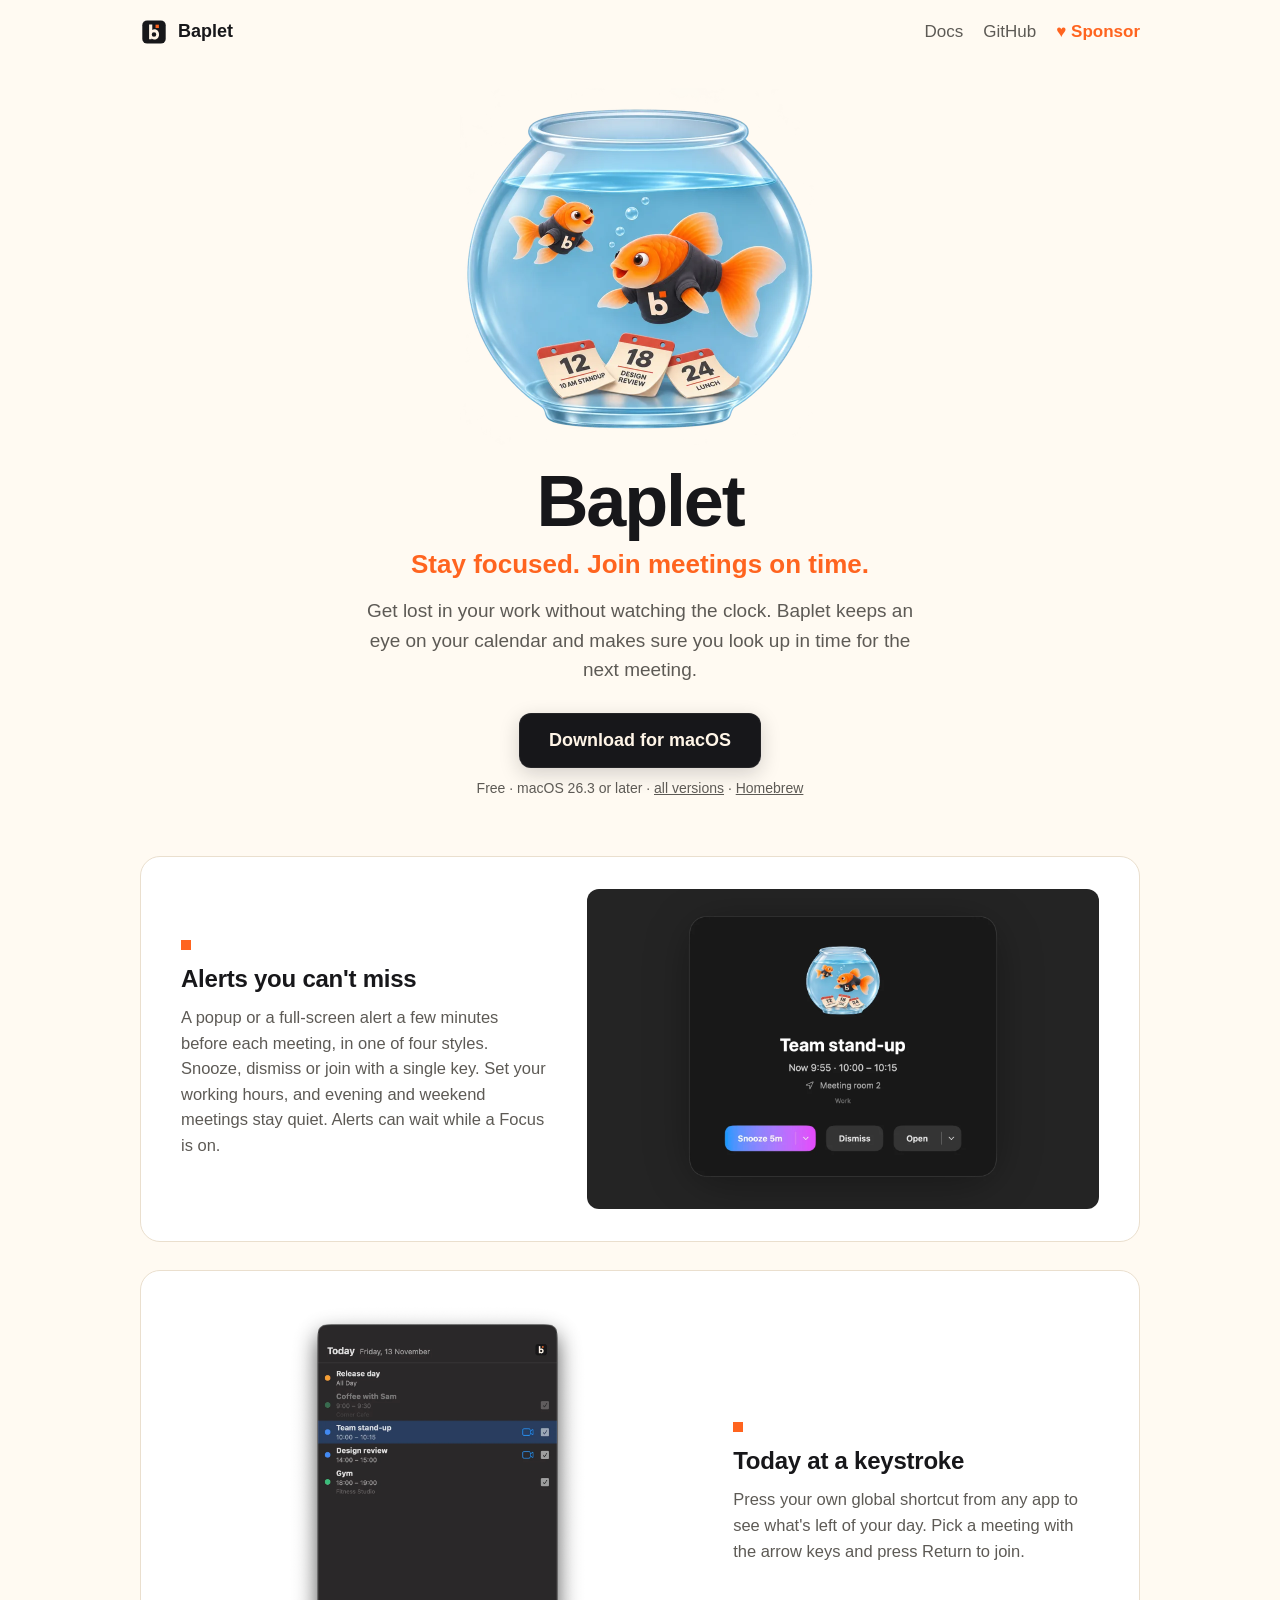
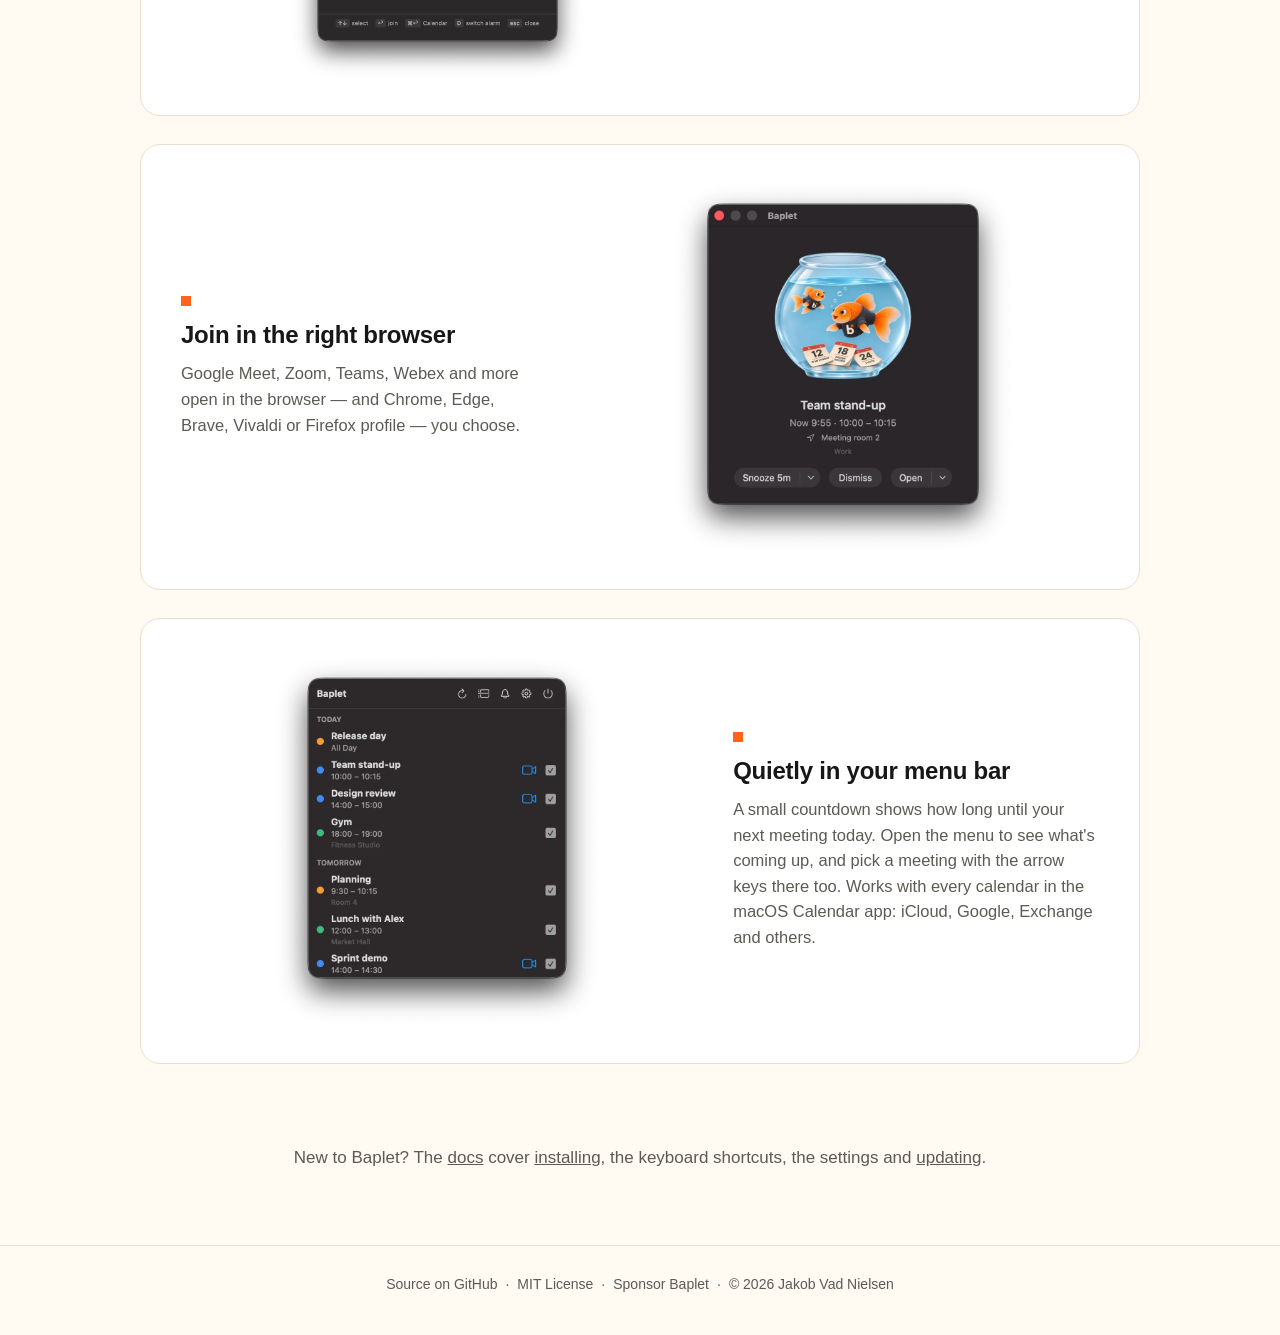
==== commit 64092708: "Hold back alerts during Focus New Focus filter (BapletFocusFilter) users add to a Focus in System Se" ====
--- a/site/index.html
+++ b/site/index.html
@@ -37,7 +37,7 @@
       <article class="feature">
         <div class="feature-text">
           <h2>Alerts you can't miss</h2>
-          <p>A popup or a full-screen alert a few minutes before each meeting, in one of four styles. Snooze, dismiss or join with a single key. Set your working hours, and evening and weekend meetings stay quiet.</p>
+          <p>A popup or a full-screen alert a few minutes before each meeting, in one of four styles. Snooze, dismiss or join with a single key. Set your working hours, and evening and weekend meetings stay quiet. Alerts can wait while a Focus is on.</p>
         </div>
         <figure class="feature-shot feature-shot--wide">
           <img src="assets/screenshots/alert-glass-dark.webp" alt="A full-screen Baplet alert for the Team stand-up with Snooze, Dismiss and Open buttons" loading="lazy">
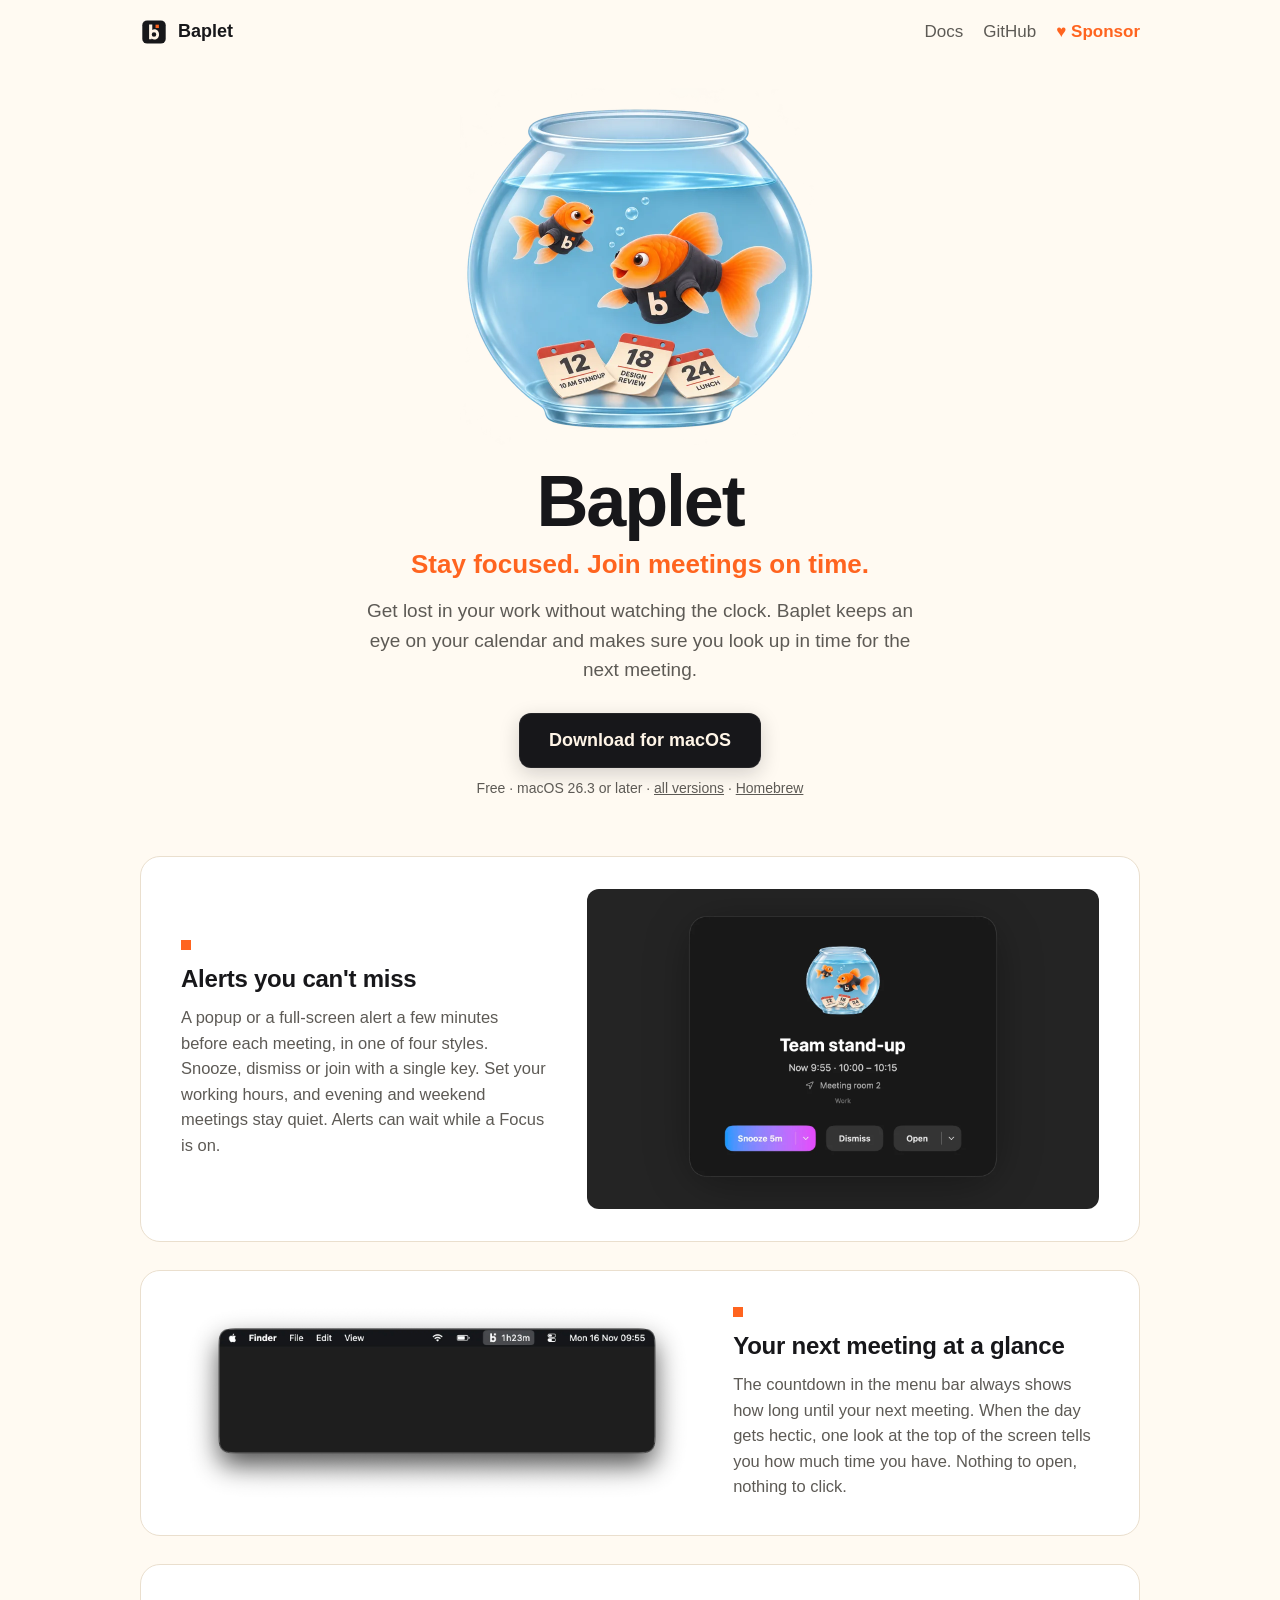
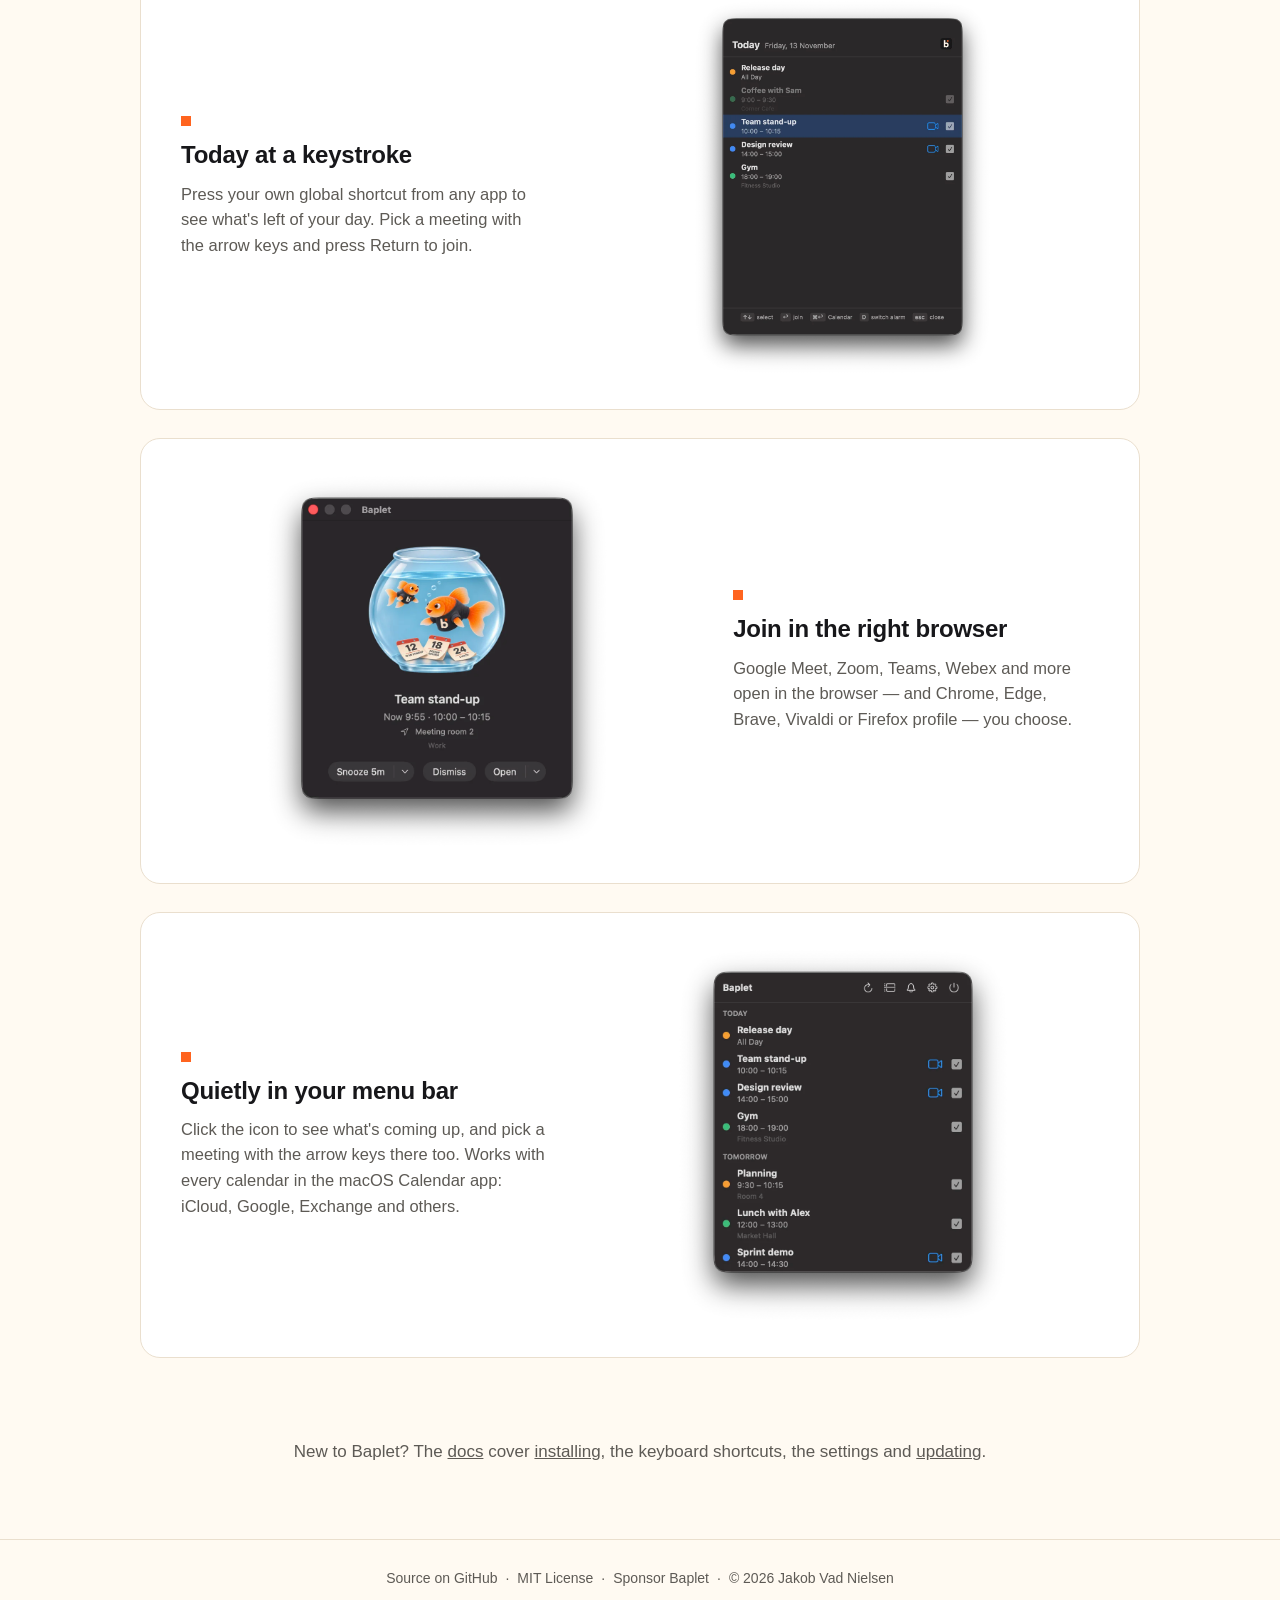
==== commit 56b80a3e: "Site: countdown feature box with a demo menu bar shot New feature box 'Your next meeting at a glance" ====
--- a/site/index.html
+++ b/site/index.html
@@ -45,6 +45,15 @@
       </article>
       <article class="feature">
         <div class="feature-text">
+          <h2>Your next meeting at a glance</h2>
+          <p>The countdown in the menu bar always shows how long until your next meeting. When the day gets hectic, one look at the top of the screen tells you how much time you have. Nothing to open, nothing to click.</p>
+        </div>
+        <figure class="feature-shot feature-shot--wide">
+          <img src="assets/screenshots/menubar-dark.webp" alt="The macOS menu bar with Baplet's icon showing 1h23m until the next meeting" loading="lazy">
+        </figure>
+      </article>
+      <article class="feature">
+        <div class="feature-text">
           <h2>Today at a keystroke</h2>
           <p>Press your own global shortcut from any app to see what's left of your day. Pick a meeting with the arrow keys and press Return to join.</p>
         </div>
@@ -64,7 +73,7 @@
       <article class="feature">
         <div class="feature-text">
           <h2>Quietly in your menu bar</h2>
-          <p>A small countdown shows how long until your next meeting today. Open the menu to see what's coming up, and pick a meeting with the arrow keys there too. Works with every calendar in the macOS Calendar app: iCloud, Google, Exchange and others.</p>
+          <p>Click the icon to see what's coming up, and pick a meeting with the arrow keys there too. Works with every calendar in the macOS Calendar app: iCloud, Google, Exchange and others.</p>
         </div>
         <figure class="feature-shot feature-shot--tall">
           <img src="assets/screenshots/menu-dark.webp" alt="The Baplet menu listing today's and tomorrow's meetings" loading="lazy">
